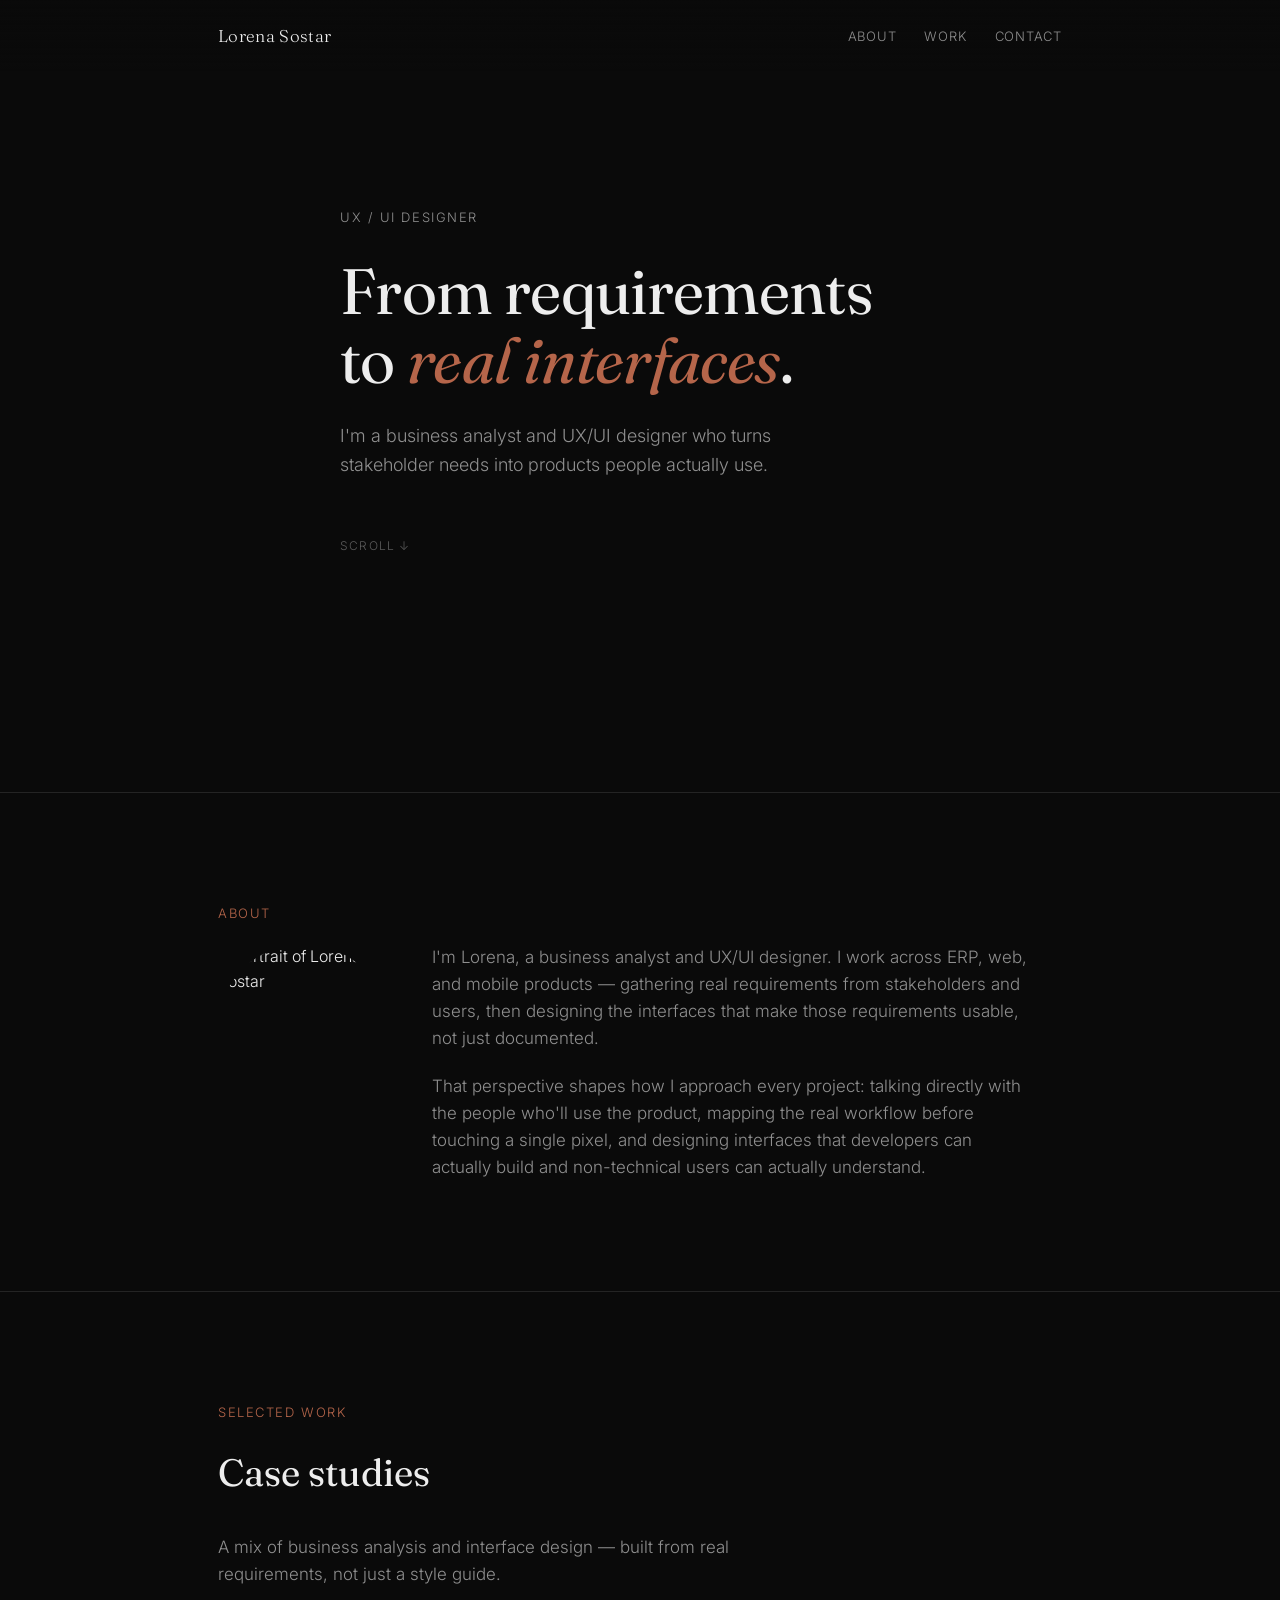
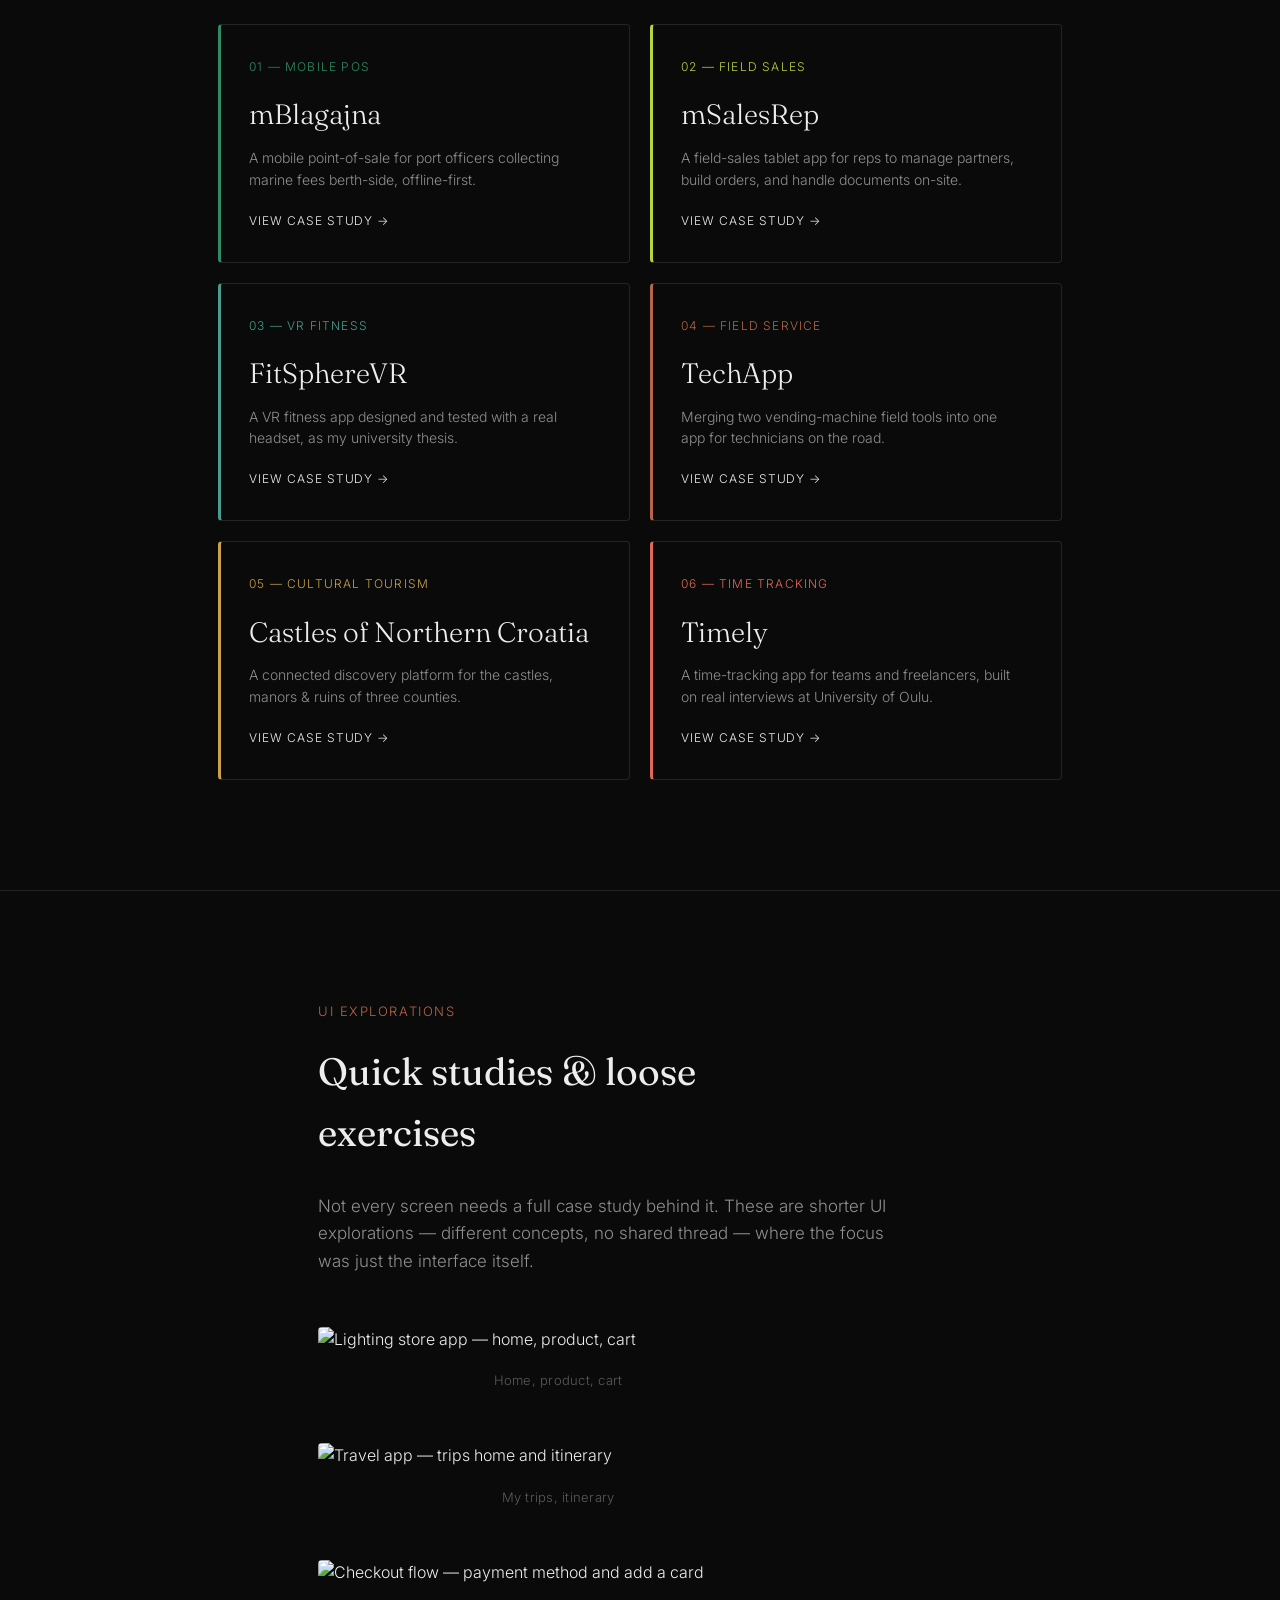
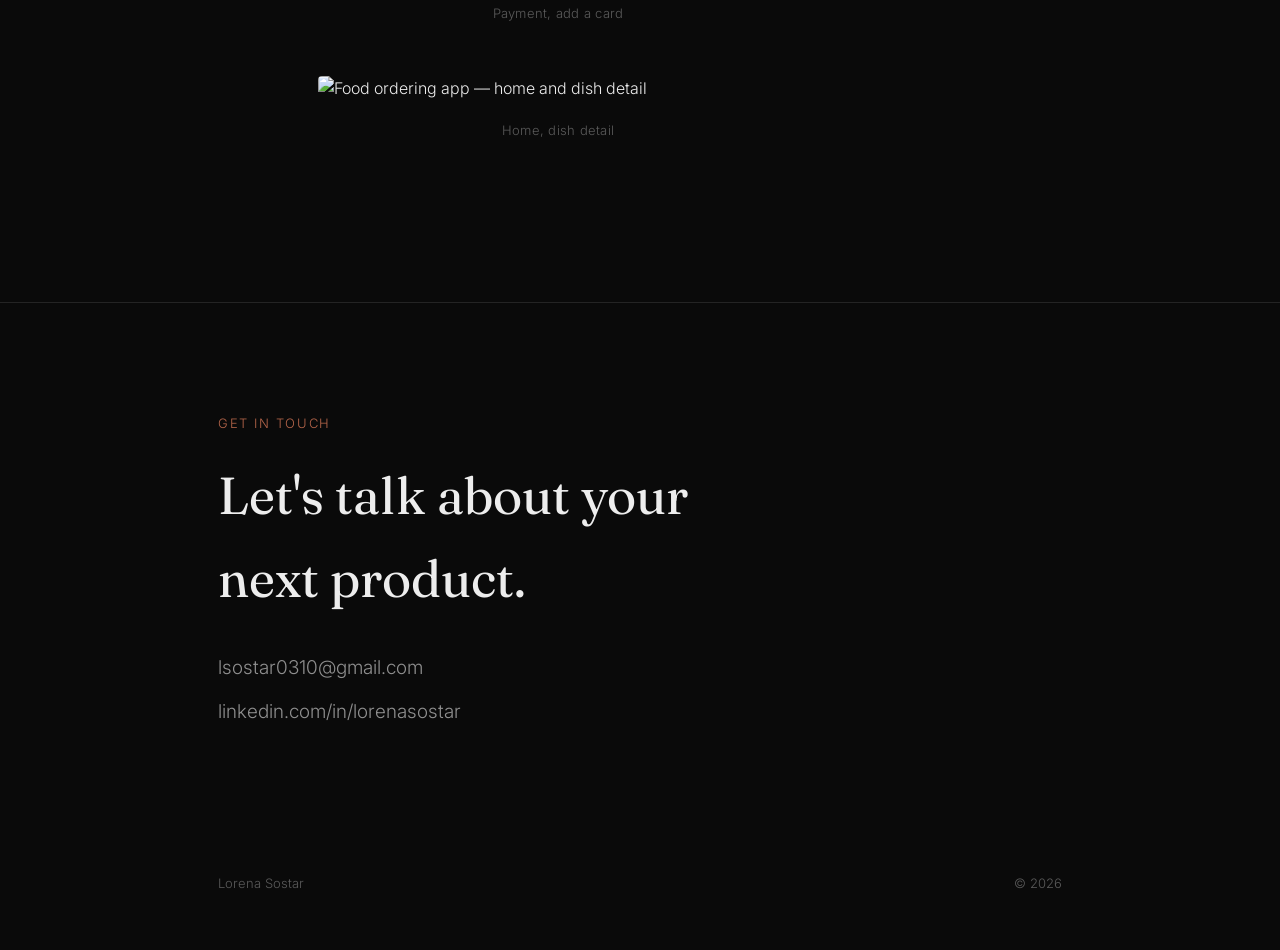
==== index.html @ 4d3362e4 "Add files via upload" ====
<!DOCTYPE html>
<html lang="en">
<head>
<meta charset="UTF-8">
<meta name="viewport" content="width=device-width, initial-scale=1.0">
<title>Lorena Sostar — UX/UI Designer</title>
<link rel="stylesheet" href="style.css">
</head>
<body>

<header>
  <div class="wrap">
    <div class="logo"><a href="index.html">Lorena Sostar</a></div>
    <nav>
      <ul>
        <li><a href="index.html#about">About</a></li>
        <li><a href="index.html#work">Work</a></li>
        <li><a href="index.html#contact">Contact</a></li>
      </ul>
    </nav>
  </div>
</header>

<main>

  <section class="hero" style="border-top:none;">
    <div class="wrap">
      <div class="eyebrow">UX / UI Designer</div>
      <h1>From requirements to <em>real interfaces</em>.</h1>
      <p class="sub">I'm a business analyst and UX/UI designer who turns stakeholder needs into products people actually use.</p>
      <div class="scroll-cue">Scroll ↓</div>
    </div>
  </section>

  <section id="about">
    <div class="wrap">
      <div class="section-label">About</div>
      <div class="about-grid">
        <div class="about-photo">
          <img src="images/lorena.png" alt="Portrait of Lorena Sostar">
        </div>
        <div>
          <p>I'm Lorena, a business analyst and UX/UI designer. I work across ERP, web, and mobile products — gathering real requirements from stakeholders and users, then designing the interfaces that make those requirements usable, not just documented.</p>
          <p>That perspective shapes how I approach every project: talking directly with the people who'll use the product, mapping the real workflow before touching a single pixel, and designing interfaces that developers can actually build and non-technical users can actually understand.</p>
        </div>
      </div>
    </div>
  </section>

  <section id="work">
    <div class="wrap">
      <div class="section-label">Selected Work</div>
      <h2 class="section-title">Case studies</h2>
      <p style="margin-bottom:36px;">A mix of business analysis and interface design — built from real requirements, not just a style guide.</p>

      <div class="project-grid">

        <a href="mblagajna.html" class="project-card" style="--card-accent:#2E8B63;">
          <div>
            <div class="card-num">01 — Mobile POS</div>
            <div class="card-title">mBlagajna</div>
            <div class="card-desc">A mobile point-of-sale for port officers collecting marine fees berth-side, offline-first.</div>
          </div>
          <div class="card-cta">View case study →</div>
        </a>

        <a href="msalesrep.html" class="project-card" style="--card-accent:#b7d33e;">
          <div>
            <div class="card-num">02 — Field Sales</div>
            <div class="card-title">mSalesRep</div>
            <div class="card-desc">A field-sales tablet app for reps to manage partners, build orders, and handle documents on-site.</div>
          </div>
          <div class="card-cta">View case study →</div>
        </a>

        <a href="fitsphere.html" class="project-card" style="--card-accent:#4a9c8e;">
          <div>
            <div class="card-num">03 — VR Fitness</div>
            <div class="card-title">FitSphereVR</div>
            <div class="card-desc">A VR fitness app designed and tested with a real headset, as my university thesis.</div>
          </div>
          <div class="card-cta">View case study →</div>
        </a>

        <a href="techapp.html" class="project-card" style="--card-accent:#b5654a;">
          <div>
            <div class="card-num">04 — Field Service</div>
            <div class="card-title">TechApp</div>
            <div class="card-desc">Merging two vending-machine field tools into one app for technicians on the road.</div>
          </div>
          <div class="card-cta">View case study →</div>
        </a>

        <a href="castles.html" class="project-card" style="--card-accent:#c9a24b;">
          <div>
            <div class="card-num">05 — Cultural Tourism</div>
            <div class="card-title">Castles of Northern Croatia</div>
            <div class="card-desc">A connected discovery platform for the castles, manors &amp; ruins of three counties.</div>
          </div>
          <div class="card-cta">View case study →</div>
        </a>

        <a href="timely.html" class="project-card" style="--card-accent:#e0685a;">
          <div>
            <div class="card-num">06 — Time Tracking</div>
            <div class="card-title">Timely</div>
            <div class="card-desc">A time-tracking app for teams and freelancers, built on real interviews at University of Oulu.</div>
          </div>
          <div class="card-cta">View case study →</div>
        </a>

      </div>
    </div>
  </section>

  <section id="explorations">
    <div class="wrap-narrow">
      <div class="section-label">UI Explorations</div>
      <h2 class="section-title">Quick studies &amp; loose exercises</h2>
      <p style="margin-bottom:10px;">Not every screen needs a full case study behind it. These are shorter UI explorations — different concepts, no shared thread — where the focus was just the interface itself.</p>

      <div class="shot">
        <img src="mockups/explorations/lighting.png" alt="Lighting store app — home, product, cart" onclick="openLightbox('mockups/explorations/lighting.png')">
        <p class="shot-caption">Home, product, cart</p>
      </div>
      <div class="shot">
        <img src="mockups/explorations/travel.png" alt="Travel app — trips home and itinerary" onclick="openLightbox('mockups/explorations/travel.png')">
        <p class="shot-caption">My trips, itinerary</p>
      </div>
      <div class="shot">
        <img src="mockups/explorations/checkout.png" alt="Checkout flow — payment method and add a card" onclick="openLightbox('mockups/explorations/checkout.png')">
        <p class="shot-caption">Payment, add a card</p>
      </div>
      <div class="shot">
        <img src="mockups/explorations/food.png" alt="Food ordering app — home and dish detail" onclick="openLightbox('mockups/explorations/food.png')">
        <p class="shot-caption">Home, dish detail</p>
      </div>
    </div>
  </section>

  <section class="contact" id="contact">
    <div class="wrap">
      <div class="section-label">Get in touch</div>
      <h2>Let's talk about your next product.</h2>
      <div class="contact-links">
        <a href="mailto:lsostar0310@gmail.com">lsostar0310@gmail.com</a>
        <a href="https://www.linkedin.com/in/lorenasostar/" target="_blank" rel="noopener">linkedin.com/in/lorenasostar</a>
      </div>
    </div>
  </section>

  <footer>
    <div class="wrap" style="display:flex;justify-content:space-between;width:100%;">
      <span>Lorena Sostar</span>
      <span>© 2026</span>
    </div>
  </footer>

</main>

<div class="lightbox" id="lightbox" onclick="closeLightbox()">
  <span class="lightbox-close">Close ✕</span>
  <img id="lightbox-img" src="" alt="Full screenshot">
</div>

<script src="script.js"></script>
</body>
</html>
---- style.css ----
@import url('https://fonts.googleapis.com/css2?family=Fraunces:opsz,wght@9..144,300;9..144,400;9..144,500&family=Inter:wght@300;400;500&display=swap');

:root{
  --bg:#0a0a0a;
  --text:#ededed;
  --text-muted:#8f8f8f;
  --text-faint:#5a5a5a;
  --accent:#b5654a;
  --line:#242424;
  --serif: 'Fraunces', serif;
  --sans: 'Inter', sans-serif;
}

*{margin:0;padding:0;box-sizing:border-box;}
html{scroll-behavior:smooth;}
body{
  background:var(--bg);
  color:var(--text);
  font-family:var(--sans);
  font-weight:300;
  line-height:1.6;
  -webkit-font-smoothing:antialiased;
}
a{color:var(--text);text-decoration:none;border-bottom:1px solid var(--text-faint);transition:border-color .25s ease, color .25s ease;}
a:hover{color:var(--accent);border-color:var(--accent);}
::selection{background:var(--accent);color:#0a0a0a;}

.wrap{max-width:900px;margin:0 auto;padding:0 28px;}
.wrap-narrow{max-width:700px;margin:0 auto;padding:0 28px;}

/* ---------- NAV ---------- */
header{
  position:fixed;top:0;left:0;right:0;z-index:100;
  background:linear-gradient(to bottom, rgba(10,10,10,.92), rgba(10,10,10,0));
  padding:22px 0;
}
header .wrap{display:flex;justify-content:space-between;align-items:center;}
.logo{font-family:var(--serif);font-size:17px;letter-spacing:.02em;}
.logo a{border:none;}
nav ul{display:flex;gap:28px;list-style:none;}
nav a{font-size:13px;letter-spacing:.06em;text-transform:uppercase;border:none;color:var(--text-muted);}
nav a:hover{color:var(--text);}

/* ---------- HERO ---------- */
.hero{min-height:88vh;display:flex;flex-direction:column;justify-content:center;padding-top:80px;}
.hero .eyebrow{font-size:13px;letter-spacing:.12em;text-transform:uppercase;color:var(--text-muted);margin-bottom:28px;}
.hero h1{font-family:var(--serif);font-weight:400;font-size:clamp(38px, 6.5vw, 64px);line-height:1.08;letter-spacing:-.01em;max-width:15ch;}
.hero h1 em{font-style:italic;color:var(--accent);}
.hero .sub{margin-top:28px;font-size:18px;color:var(--text-muted);max-width:46ch;font-weight:300;}
.hero .scroll-cue{margin-top:56px;font-size:12px;letter-spacing:.1em;text-transform:uppercase;color:var(--text-faint);}

/* ---------- SECTIONS ---------- */
section{padding:110px 0;border-top:1px solid var(--line);}
.section-label{font-size:13px;letter-spacing:.12em;text-transform:uppercase;color:var(--accent);margin-bottom:20px;}
h2.section-title{font-family:var(--serif);font-weight:400;font-size:clamp(26px, 4vw, 38px);margin-bottom:30px;max-width:20ch;}
p{font-size:17px;color:var(--text-muted);max-width:60ch;margin-bottom:20px;}
p:last-child{margin-bottom:0;}
p strong{color:var(--text);font-weight:500;}

/* ---------- ABOUT ---------- */
.about-grid{display:grid;grid-template-columns:170px 1fr;gap:44px;align-items:start;}
.about-photo{width:170px;height:170px;border-radius:50%;overflow:hidden;filter:grayscale(.15);}
.about-photo img{width:100%;height:100%;object-fit:cover;display:block;}

/* ---------- PROJECT GRID (index) — clean, typographic, no busy photos ---------- */
.project-grid{display:grid;grid-template-columns:1fr 1fr;gap:20px;margin-top:20px;}
.project-card{
  position:relative;
  border:1px solid var(--line);
  border-left:3px solid var(--card-accent, var(--accent));
  border-radius:4px;
  padding:32px 28px;
  min-height:220px;
  display:flex;
  flex-direction:column;
  justify-content:space-between;
  text-decoration:none;
  background:var(--bg-raised);
  transition:border-color .3s ease, transform .3s ease, background .3s ease;
}
.project-card:hover{transform:translateY(-3px); background:#141414;}
.project-card .card-num{font-size:12px;letter-spacing:.1em;text-transform:uppercase;color:var(--card-accent, var(--accent));margin-bottom:16px;}
.project-card .card-title{font-family:var(--serif);font-size:28px;color:var(--text);margin-bottom:10px;}
.project-card .card-desc{font-size:14px;color:var(--text-muted);max-width:38ch;line-height:1.55;}
.project-card .card-cta{margin-top:20px;font-size:12px;letter-spacing:.08em;text-transform:uppercase;color:var(--text);}
.project-card:hover .card-cta{color:var(--card-accent, var(--accent));}

.project-card.soon{opacity:.4;cursor:default;pointer-events:none;background:transparent;}

@media (max-width:640px){
  .project-grid{grid-template-columns:1fr;}
}

/* ---------- SHOT (single wide mockup composite, used in case studies) ---------- */
.shot{margin:52px 0;}
.shot img{
  width:100%;
  display:block;
  cursor:zoom-in;
  border-radius:4px;
}
.shot-caption{
  margin-top:18px;
  font-size:13px;
  letter-spacing:.02em;
  color:var(--text-faint);
  text-align:center;
  white-space:nowrap;
  overflow:hidden;
  text-overflow:ellipsis;
}
.shot.single-phone{
  max-width:380px;
  margin-left:auto;
  margin-right:auto;
}

/* ---------- CONTACT ---------- */
.contact h2{font-family:var(--serif);font-weight:400;font-size:clamp(32px,6vw,52px);max-width:16ch;margin-bottom:32px;}
.contact-links{display:flex;flex-direction:column;gap:14px;margin-top:32px;}
.contact-links a{font-size:19px;display:inline-block;width:fit-content;border:none;color:var(--text-muted);}
.contact-links a:hover{color:var(--accent);}

footer{padding:36px 0 56px;font-size:13px;color:var(--text-faint);display:flex;justify-content:space-between;}

/* =========================================================
   CASE STUDY PAGE
   ========================================================= */
.case-hero{padding:130px 0 60px;border-top:none;}
.back-link{
  display:inline-flex;align-items:center;gap:8px;
  font-size:13px;letter-spacing:.05em;text-transform:uppercase;
  color:var(--text-muted);border:none;margin-bottom:40px;
}
.back-link:hover{color:var(--accent);}
.case-eyebrow{font-size:13px;letter-spacing:.1em;text-transform:uppercase;color:var(--accent);margin-bottom:18px;}
.case-title{font-family:var(--serif);font-weight:400;font-size:clamp(34px,6vw,54px);line-height:1.05;margin-bottom:20px;}
.case-tagline{font-size:18px;color:var(--text-muted);max-width:56ch;}

.case-meta{
  display:grid;grid-template-columns:repeat(3,1fr);gap:24px;
  margin:48px 0 0;padding:26px 0;
  border-top:1px solid var(--line);border-bottom:1px solid var(--line);
}
.meta-item .meta-label{font-size:12px;letter-spacing:.08em;text-transform:uppercase;color:var(--text-faint);margin-bottom:8px;}
.meta-item .meta-value{font-size:15px;color:var(--text);}

.case-block{padding:56px 0 0;}
.case-block h3, .final-thoughts h3{font-family:var(--serif);font-weight:400;font-size:22px;margin-bottom:16px;color:var(--text);}
.case-block ul{list-style:none;max-width:60ch;}
.case-block ul li{font-size:17px;color:var(--text-muted);padding-left:20px;position:relative;margin-bottom:12px;}
.case-block ul li::before{content:"—";position:absolute;left:0;color:var(--accent);}

/* ---------- CROP MOSAIC GALLERY (real pre-cropped images) ---------- */
.mosaic-label{
  font-size:12px;letter-spacing:.1em;text-transform:uppercase;color:var(--text-faint);
  margin:64px 0 18px;
}
.mosaic{
  display:grid;
  grid-template-columns:repeat(6, 1fr);
  grid-auto-rows:100px;
  grid-auto-flow:dense;
  gap:12px;
}
.crop{
  border:1px solid var(--line);
  border-radius:5px;
  cursor:pointer;
  position:relative;
  overflow:hidden;
  transition:transform .3s ease, border-color .3s ease;
  background:#111;
}
.crop img{
  width:100%;height:100%;
  object-fit:cover;
  display:block;
  transition:transform .4s ease;
}
.crop:hover{transform:translateY(-4px);border-color:var(--accent);}
.crop:hover img{transform:scale(1.03);}
.crop-tag{
  position:absolute;bottom:8px;left:10px;z-index:2;
  font-size:11px;letter-spacing:.04em;color:#fff;
  background:rgba(0,0,0,.6);padding:3px 8px;border-radius:3px;
  opacity:0;transition:opacity .25s ease;
  pointer-events:none;
}
.crop:hover .crop-tag{opacity:1;}

.c-1x1{grid-column:span 2;grid-row:span 2;}
.c-2x1{grid-column:span 3;grid-row:span 2;}
.c-1x2{grid-column:span 2;grid-row:span 3;}
.c-2x2{grid-column:span 4;grid-row:span 3;}
.c-3x1{grid-column:span 6;grid-row:span 2;}
.c-1sm{grid-column:span 2;grid-row:span 1;}

/* ---------- PHONE FLATLAY (TechApp mobile screens, shown whole) ---------- */
.flatlay{
  display:flex;
  flex-wrap:wrap;
  align-items:flex-start;
  gap:28px 22px;
  padding:10px 0 30px;
}
.phone{
  border-radius:14px;
  border:1px solid var(--line);
  overflow:hidden;
  box-shadow:0 14px 34px rgba(0,0,0,.45);
  cursor:pointer;
  position:relative;
  transition:transform .3s ease, box-shadow .3s ease;
  flex-shrink:0;
}
.phone img{width:100%;display:block;}
.phone:hover{transform:translateY(-6px) rotate(0deg) !important;box-shadow:0 20px 40px rgba(0,0,0,.55);}
.phone .crop-tag{
  position:absolute;bottom:8px;left:8px;right:8px;z-index:2;
  font-size:11px;letter-spacing:.03em;color:#fff;
  background:rgba(0,0,0,.6);padding:3px 8px;border-radius:3px;
  opacity:0;transition:opacity .25s ease;
  text-align:center;
}
.phone:hover .crop-tag{opacity:1;}
.phone.lg{width:150px;}
.phone.md{width:120px;}
.phone.sm{width:98px;}
.phone.r1{transform:rotate(-2deg);margin-top:14px;}
.phone.r2{transform:rotate(1.5deg);}
.phone.r3{transform:rotate(-1deg);margin-top:26px;}
.phone.r4{transform:rotate(2deg);margin-top:6px;}

@media (max-width:700px){
  .mosaic{grid-template-columns:repeat(2,1fr);grid-auto-rows:140px;}
  .c-1x1,.c-2x1,.c-1x2,.c-2x2,.c-3x1,.c-1sm{grid-column:span 2;grid-row:span 2;}
  .flatlay{gap:16px;}
  .phone.lg{width:110px;}
  .phone.md{width:95px;}
  .phone.sm{width:80px;}
}

/* ---------- UNIFORM GRID (no gaps, consistent sizing) ---------- */
.ugrid{
  display:grid;
  grid-template-columns:repeat(3, 1fr);
  gap:16px;
  margin:10px 0 30px;
}
.ugrid.cols-2{grid-template-columns:repeat(2, 1fr);}
.ucard{
  border:1px solid var(--line);
  border-radius:6px;
  overflow:hidden;
  cursor:pointer;
  background:#111;
  transition:transform .25s ease, border-color .25s ease;
}
.ucard:hover{transform:translateY(-4px);border-color:var(--accent);}
.ucard .uimg-wrap{
  width:100%;
  aspect-ratio:4/3;
  overflow:hidden;
}
.ucard.tall .uimg-wrap{aspect-ratio:9/16;}
.ucard img{width:100%;height:100%;object-fit:cover;object-position:top;display:block;transition:transform .4s ease;}
.ucard:hover img{transform:scale(1.03);}
.ucard .ucaption{
  padding:12px 14px;
  font-size:13px;
  color:var(--text-muted);
  border-top:1px solid var(--line);
}
@media (max-width:700px){
  .ugrid{grid-template-columns:repeat(2,1fr);}
}

/* ---------- LIGHTBOX ---------- */
.lightbox{
  position:fixed;inset:0;z-index:1000;
  background:rgba(10,10,10,.95);
  display:none;
  align-items:center;justify-content:center;
  padding:40px;
  cursor:zoom-out;
}
.lightbox.active{display:flex;}
.lightbox img{max-width:100%;max-height:100%;border-radius:4px;box-shadow:0 20px 60px rgba(0,0,0,.6);}
.lightbox-close{
  position:absolute;top:24px;right:32px;
  font-size:14px;letter-spacing:.08em;text-transform:uppercase;
  color:var(--text-muted);border:none;
}

@media (max-width:640px){
  .about-grid{grid-template-columns:1fr;}
  .about-photo{width:110px;height:110px;}
  .case-meta{grid-template-columns:1fr;gap:16px;}
  nav ul{gap:16px;}
  nav a{font-size:11px;}
}
@media (prefers-reduced-motion: reduce){
  html{scroll-behavior:auto;}
  *{transition:none !important;}
}
:focus-visible{outline:2px solid var(--accent);outline-offset:3px;}

/* ---------- HOW MIGHT WE callout ---------- */
.hmw{
  margin:64px 0;
  padding:48px 40px;
  border-top:1px solid var(--line);
  border-bottom:1px solid var(--line);
  text-align:center;
}
.hmw-eyebrow{
  font-size:12px;letter-spacing:.14em;text-transform:uppercase;
  color:var(--accent);margin-bottom:18px;
}
.hmw-question{
  font-family:var(--serif);
  font-style:italic;
  font-weight:400;
  font-size:clamp(22px, 3.2vw, 32px);
  line-height:1.4;
  max-width:34ch;
  margin:0 auto;
  color:var(--text);
}

/* ---------- STAT / QUOTE callout ---------- */
.stat-callout{
  margin:56px 0;
  padding:40px 0;
  text-align:center;
}
.stat-number{
  font-family:var(--serif);
  font-size:clamp(48px, 8vw, 84px);
  color:var(--accent);
  line-height:1;
  margin-bottom:16px;
}
.stat-desc{
  font-size:16px;
  color:var(--text-muted);
  max-width:44ch;
  margin:0 auto;
}
.stat-cite{
  font-size:12px;
  color:var(--text-faint);
  margin-top:10px;
  letter-spacing:.03em;
}
.pull-quote{
  font-family:var(--serif);
  font-style:italic;
  font-size:clamp(20px,2.8vw,26px);
  line-height:1.5;
  color:var(--text);
  max-width:40ch;
  margin:0 auto;
  text-align:center;
}
.pull-quote-cite{
  display:block;
  margin-top:14px;
  font-family:var(--sans);
  font-style:normal;
  font-size:12px;
  letter-spacing:.06em;
  text-transform:uppercase;
  color:var(--text-faint);
}

/* ---------- BEFORE / AFTER testing comparison ---------- */
.iteration{margin:44px 0;padding:28px 0;border-top:1px solid var(--line);}
.iteration-num{
  font-size:12px;letter-spacing:.1em;text-transform:uppercase;
  color:var(--accent);margin-bottom:10px;
}
.iteration-title{
  font-family:var(--serif);font-size:20px;color:var(--text);margin-bottom:14px;
}
.iteration-feedback{
  font-size:15px;color:var(--text-muted);margin-bottom:22px;
}
.iteration-feedback strong{color:var(--text);font-weight:500;}
.before-after{
  display:grid;
  grid-template-columns:1fr 1fr;
  gap:24px;
}
.ba-panel{
  border:1px solid var(--line);
  border-radius:6px;
  padding:20px 22px;
}
.ba-panel.after-panel{border-color:rgba(181,101,74,.4);}
.ba-label{
  font-size:11px;letter-spacing:.1em;text-transform:uppercase;
  color:var(--text-faint);margin-bottom:10px;
}
.ba-panel.after-panel .ba-label{color:var(--accent);}
.ba-text{font-size:15px;color:var(--text-muted);line-height:1.6;}
@media (max-width:640px){
  .before-after{grid-template-columns:1fr;}
}

/* ---------- FINAL THOUGHTS ---------- */
.final-thoughts{margin-top:64px;padding-top:56px;border-top:1px solid var(--line);}
.ft-grid{
  display:grid;
  grid-template-columns:1fr 1fr;
  gap:40px;
  margin-top:32px;
}
.ft-block h4{
  font-family:var(--serif);font-weight:400;font-size:18px;
  color:var(--accent);margin-bottom:12px;
}
.ft-block p{font-size:15px;}
@media (max-width:640px){
  .ft-grid{grid-template-columns:1fr;}
}

/* ---------- COLOR SWATCHES (design system) ---------- */
.swatches{
  display:flex;
  flex-wrap:wrap;
  gap:20px;
  margin:32px 0;
}
.swatch{width:110px;}
.swatch-color{
  width:100%;
  height:70px;
  border-radius:6px;
  border:1px solid var(--line);
  margin-bottom:10px;
}
.swatch-name{font-size:13px;color:var(--text);margin-bottom:2px;}
.swatch-hex{font-size:12px;color:var(--text-faint);font-family:monospace;}

/* ---------- PROCESS STEPS ---------- */
.process-step{
  display:grid;
  grid-template-columns:44px 1fr;
  gap:20px;
  margin-bottom:32px;
}
.process-num{
  font-family:var(--serif);
  font-size:22px;
  color:var(--accent);
}
.process-body h4{
  font-family:var(--serif);
  font-weight:400;
  font-size:18px;
  color:var(--text);
  margin-bottom:8px;
}
.process-body p{font-size:15px;}
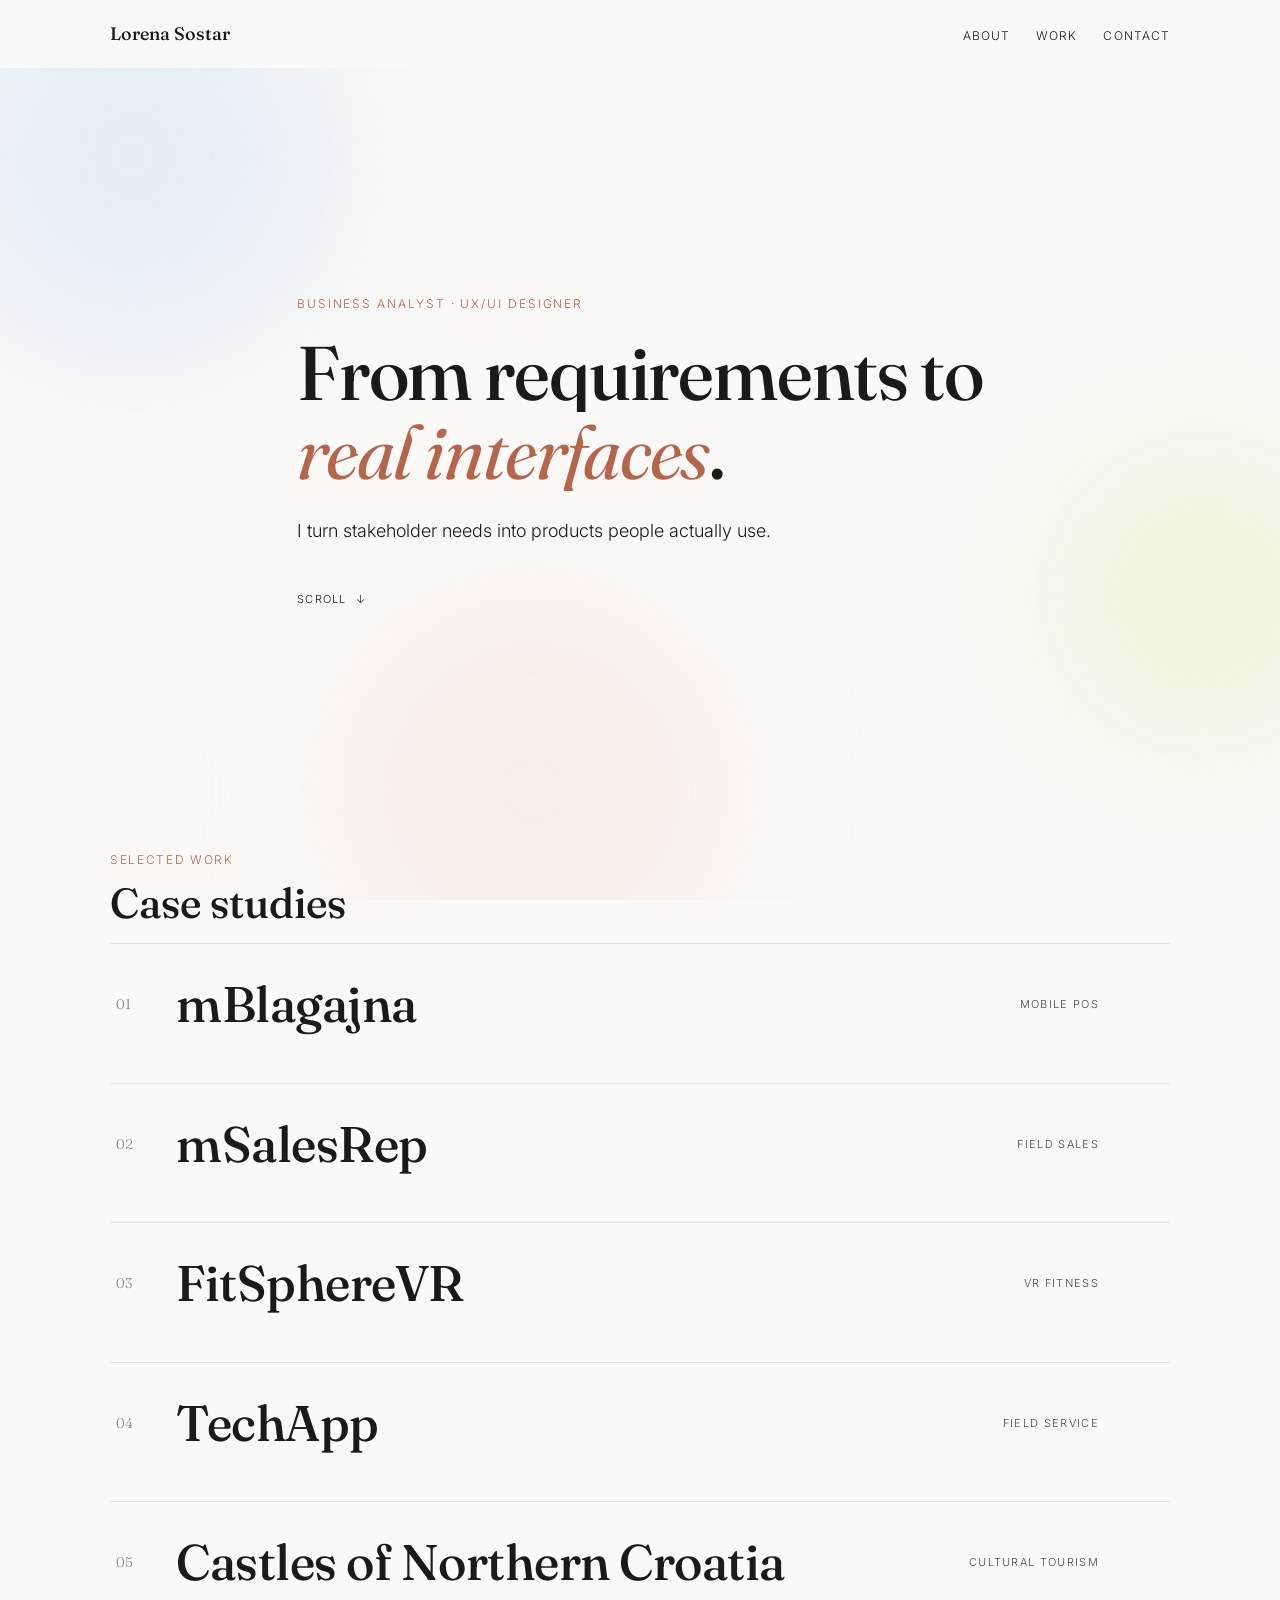
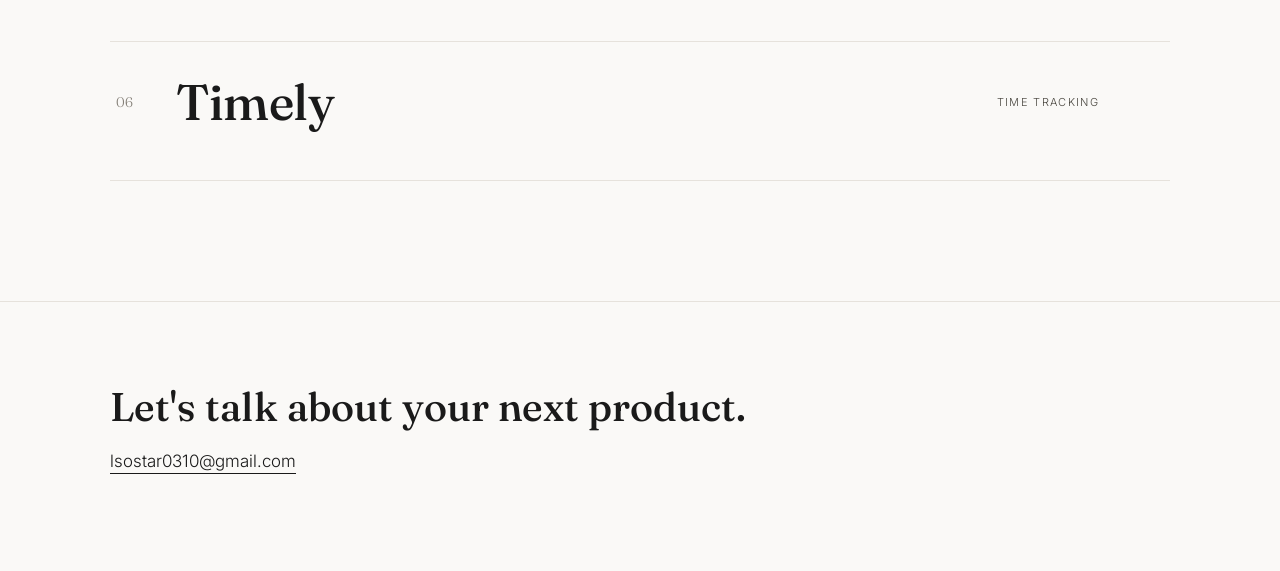
==== commit 41a3b412: "Add files via upload" ====
--- a/index.html
+++ b/index.html
@@ -2,167 +2,159 @@
 <html lang="en">
 <head>
 <meta charset="UTF-8">
-<meta name="viewport" content="width=device-width, initial-scale=1.0">
-<title>Lorena Sostar — UX/UI Designer</title>
-<link rel="stylesheet" href="style.css">
+<style>
+  @import url('https://fonts.googleapis.com/css2?family=Fraunces:opsz,wght@9..144,300;9..144,400;9..144,500;9..144,600&family=Inter:wght@300;400;500&display=swap');
+  :root{
+    --bg:#faf9f7; --text:#1a1a1a; --text-muted:#59564f; --text-faint:#847f77;
+    --line:#e6e2dc; --serif:'Fraunces',serif; --sans:'Inter',sans-serif; --accent:#b5654a;
+  }
+  *{box-sizing:border-box;margin:0;padding:0;}
+  body{
+    background:var(--bg); color:var(--text); font-family:var(--sans); font-weight:300;
+    overflow-x:hidden;
+    transition:background-color .85s cubic-bezier(.16,1,.3,1), color .85s cubic-bezier(.16,1,.3,1);
+  }
+  body.tinted{color:#fff;}
+  body.tinted .muted, body.tinted .ct, body.tinted .n{color:rgba(255,255,255,.7)!important;}
+  body.tinted .line{border-color:rgba(255,255,255,.22)!important;}
+  body.tinted .logo, body.tinted nav a{color:#fff;}
+  a{color:inherit;text-decoration:none;}
+  .wrap{max-width:1140px; margin:0 auto; padding:0 40px;}
+
+
+  /* floating blobs — always moving */
+  .blobs{position:fixed; inset:0; z-index:0; pointer-events:none; overflow:hidden;}
+  .blob{position:absolute; border-radius:50%; filter:blur(70px); opacity:.5; transition:background 1s ease;}
+  .bl1{width:420px;height:420px; background:#cfe3f5; top:-6%; left:-6%;  animation:f1 19s ease-in-out infinite;}
+  .bl2{width:360px;height:360px; background:#e9f0cc; top:46%; right:-8%; animation:f2 23s ease-in-out infinite;}
+  .bl3{width:400px;height:400px; background:#f6e2d6; bottom:-10%; left:26%; animation:f3 27s ease-in-out infinite;}
+  @keyframes f1{0%,100%{transform:translate(0,0) scale(1);}50%{transform:translate(140px,90px) scale(1.18);}}
+  @keyframes f2{0%,100%{transform:translate(0,0) scale(1);}50%{transform:translate(-120px,-70px) scale(1.12);}}
+  @keyframes f3{0%,100%{transform:translate(0,0) scale(1);}50%{transform:translate(90px,-110px) scale(1.15);}}
+
+  main{position:relative; z-index:2;}
+  header{position:fixed;top:0;left:0;right:0;z-index:70;padding:22px 0;
+    background:rgba(250,249,247,.82); backdrop-filter:blur(14px); -webkit-backdrop-filter:blur(14px);
+    border-bottom:1px solid transparent; transition:border-color .35s ease, background .35s ease;}
+  header.on{border-color:var(--line); background:rgba(250,249,247,.92);}
+  header .wrap{display:flex;justify-content:space-between;align-items:center;}
+  .logo{font-family:var(--serif);font-size:18px;font-weight:500; transition:color .8s;}
+  nav ul{display:flex;gap:26px;list-style:none;}
+  nav a{font-size:12px;letter-spacing:.09em;text-transform:uppercase; display:inline-block; transition:color .8s;}
+
+  .hero{min-height:88vh;display:flex;flex-direction:column;justify-content:center;padding-top:110px;}
+  .hero .eyebrow{font-size:12px;letter-spacing:.16em;text-transform:uppercase;color:var(--accent);margin-bottom:22px;}
+  .hero h1{font-family:var(--serif);font-weight:500;font-size:clamp(42px,6vw,76px);line-height:1.04;letter-spacing:-.015em;max-width:15ch;}
+  .hero h1{overflow:hidden;}
+  .hero h1 .ln{display:block; overflow:hidden;}
+  .hero h1 .ln > span{display:block; transform:translateY(105%); animation:lineUp 1.1s cubic-bezier(.16,1,.3,1) forwards;}
+  @keyframes lineUp{to{transform:translateY(0);}}
+  .hero h1 em{font-style:italic;color:var(--accent);font-weight:400;}
+  .hero .sub{margin-top:26px;font-size:18px;max-width:46ch;line-height:1.6;}
+  .scrollhint{margin-top:46px;font-size:11px;letter-spacing:.12em;text-transform:uppercase;display:flex;gap:9px;align-items:center;}
+  .scrollhint i{font-style:normal; animation:down 1.6s ease-in-out infinite;}
+  @keyframes down{0%,100%{transform:translateY(0);}50%{transform:translateY(8px);}}
+
+  /* work list — no images, big type, page reacts */
+  .work{padding:60px 0 120px;}
+  .wh{margin-bottom:14px;}
+  .wh .t{font-size:12px;letter-spacing:.14em;text-transform:uppercase;color:var(--accent);margin-bottom:10px;}
+  .wh h2{font-family:var(--serif);font-weight:500;font-size:clamp(28px,3.6vw,42px);}
+
+  .row{
+    display:flex; align-items:center; gap:26px; padding:34px 6px 52px;
+    border-bottom:1px solid var(--line); position:relative;
+    transition:padding-left .55s cubic-bezier(.16,1,.3,1), border-color .8s;
+  }
+  .row:first-of-type{border-top:1px solid var(--line);}
+  .row::before{content:""; position:absolute; left:-24px; right:-24px; top:0; bottom:0; background:var(--c); opacity:0; transform:scaleX(.4); transform-origin:left center; border-radius:6px; transition:opacity .5s cubic-bezier(.16,1,.3,1), transform .6s cubic-bezier(.16,1,.3,1); z-index:-1;}
+  .row:hover::before{opacity:.1; transform:scaleX(1);}
+  .row:hover{padding-left:12px;}
+  .row:hover .nm{color:var(--c);}
+  .row .nm{transition:color .4s ease;}
+  .row .n{font-family:var(--serif); font-size:14px; color:var(--text-faint); width:34px; flex-shrink:0; transition:color .8s;}
+  .row .nm{font-family:var(--serif); font-weight:500; font-size:clamp(26px,4vw,50px); line-height:1.05; letter-spacing:-.01em;}
+  .row .ct{margin-left:auto; font-size:11px; letter-spacing:.12em; text-transform:uppercase; color:#4a4740; flex-shrink:0; transition:color .8s, transform .5s cubic-bezier(.16,1,.3,1);}
+  .row:hover .ct{transform:translateX(-12px);}
+  .row .ar{margin-left:18px; font-size:22px; opacity:0; transform:translateX(-14px); transition:opacity .45s, transform .45s cubic-bezier(.16,1,.3,1); flex-shrink:0;}
+  .row:hover .ar{opacity:1; transform:translateX(0);}
+  .row .ds{
+    position:absolute; left:60px; bottom:14px; font-size:13px; opacity:0;
+    transform:translateY(8px); transition:opacity .5s, transform .5s cubic-bezier(.16,1,.3,1);
+    max-width:60ch; pointer-events:none;
+  }
+  .row:hover .ds{opacity:.8; transform:translateY(0);}
+
+  .foot{padding:80px 0 100px; border-top:1px solid var(--line); transition:border-color .8s;}
+  .foot h3{font-family:var(--serif); font-weight:500; font-size:clamp(26px,3.4vw,40px); margin-bottom:20px;}
+  .foot a{font-size:17px; border-bottom:1px solid currentColor; padding-bottom:2px;}
+</style>
 </head>
 <body>
 
-<header>
-  <div class="wrap">
-    <div class="logo"><a href="index.html">Lorena Sostar</a></div>
-    <nav>
-      <ul>
-        <li><a href="index.html#about">About</a></li>
-        <li><a href="index.html#work">Work</a></li>
-        <li><a href="index.html#contact">Contact</a></li>
-      </ul>
-    </nav>
+  <div class="blobs">
+    <span class="blob bl1"></span><span class="blob bl2"></span><span class="blob bl3"></span>
   </div>
-</header>
 
-<main>
+  <header><div class="wrap">
+    <div class="logo">Lorena Sostar</div>
+    <nav><ul><li><a href="#about" class="hoverable">About</a></li><li><a href="#work" class="hoverable">Work</a></li><li><a href="#contact" class="hoverable">Contact</a></li></ul></nav>
+  </div></header>
 
-  <section class="hero" style="border-top:none;">
-    <div class="wrap">
-      <div class="eyebrow">UX / UI Designer</div>
-      <h1>From requirements to <em>real interfaces</em>.</h1>
-      <p class="sub">I'm a business analyst and UX/UI designer who turns stakeholder needs into products people actually use.</p>
-      <div class="scroll-cue">Scroll ↓</div>
-    </div>
-  </section>
+  <main>
+    <section class="hero" id="about"><div class="wrap">
+      <div class="eyebrow">Business Analyst · UX/UI Designer</div>
+      <h1 id="ht"><span class="ln"><span>From requirements to</span></span><span class="ln"><span><em>real interfaces</em>.</span></span></h1>
+      <p class="sub muted">I turn stakeholder needs into products people actually use.</p>
+      <div class="scrollhint muted">Scroll <i>↓</i></div>
+    </div></section>
 
-  <section id="about">
-    <div class="wrap">
-      <div class="section-label">About</div>
-      <div class="about-grid">
-        <div class="about-photo">
-          <img src="images/lorena.png" alt="Portrait of Lorena Sostar">
-        </div>
-        <div>
-          <p>I'm Lorena, a business analyst and UX/UI designer. I work across ERP, web, and mobile products — gathering real requirements from stakeholders and users, then designing the interfaces that make those requirements usable, not just documented.</p>
-          <p>That perspective shapes how I approach every project: talking directly with the people who'll use the product, mapping the real workflow before touching a single pixel, and designing interfaces that developers can actually build and non-technical users can actually understand.</p>
-        </div>
-      </div>
-    </div>
-  </section>
+    <section class="work" id="work"><div class="wrap">
+      <div class="wh"><div class="t">Selected Work</div><h2>Case studies</h2></div>
 
-  <section id="work">
-    <div class="wrap">
-      <div class="section-label">Selected Work</div>
-      <h2 class="section-title">Case studies</h2>
-      <p style="margin-bottom:36px;">A mix of business analysis and interface design — built from real requirements, not just a style guide.</p>
+      <a href="mblagajna.html" class="row line hoverable" data-tint="#1c4f7c" style="--c:#2e7bbf;">
+        <span class="n">01</span><span class="nm">mBlagajna</span>
+        <span class="ct">Mobile POS</span><span class="ar">→</span>
+        <span class="ds">A mobile point-of-sale for port officers collecting marine fees berth-side.</span>
+      </a>
+      <a href="msalesrep.html" class="row line hoverable" data-tint="#4d5c18" style="--c:#7d9421;">
+        <span class="n">02</span><span class="nm">mSalesRep</span>
+        <span class="ct">Field Sales</span><span class="ar">→</span>
+        <span class="ds">A field-sales tablet app for reps to browse partners, build orders and manage documents.</span>
+      </a>
+      <a href="fitsphere.html" class="row line hoverable" data-tint="#1f4f47" style="--c:#3c8074;">
+        <span class="n">03</span><span class="nm">FitSphereVR</span>
+        <span class="ct">VR Fitness</span><span class="ar">→</span>
+        <span class="ds">A VR fitness app designed and tested with a real headset, as my university thesis.</span>
+      </a>
+      <a href="techapp.html" class="row line hoverable" data-tint="#6e3624" style="--c:#b5654a;">
+        <span class="n">04</span><span class="nm">TechApp</span>
+        <span class="ct">Field Service</span><span class="ar">→</span>
+        <span class="ds">Merging two vending-machine field tools into one app for technicians on the road.</span>
+      </a>
+      <a href="castles.html" class="row line hoverable" data-tint="#6b5314" style="--c:#a8842f;">
+        <span class="n">05</span><span class="nm">Castles of Northern Croatia</span>
+        <span class="ct">Cultural Tourism</span><span class="ar">→</span>
+        <span class="ds">A discovery platform for the castles, manors and ruins of three Croatian counties.</span>
+      </a>
+      <a href="timely.html" class="row line hoverable" data-tint="#7a2f24" style="--c:#c2503f;">
+        <span class="n">06</span><span class="nm">Timely</span>
+        <span class="ct">Time Tracking</span><span class="ar">→</span>
+        <span class="ds">A time-tracking app for teams and freelancers, grounded in real user interviews.</span>
+      </a>
+    </div></section>
 
-      <div class="project-grid">
+    <section class="foot line" id="contact"><div class="wrap">
+      <h3>Let's talk about your next product.</h3>
+      <a href="mailto:lsostar0310@gmail.com" class="hoverable">lsostar0310@gmail.com</a>
+    </div></section>
+  </main>
 
-        <a href="mblagajna.html" class="project-card" style="--card-accent:#2E8B63;">
-          <div>
-            <div class="card-num">01 — Mobile POS</div>
-            <div class="card-title">mBlagajna</div>
-            <div class="card-desc">A mobile point-of-sale for port officers collecting marine fees berth-side, offline-first.</div>
-          </div>
-          <div class="card-cta">View case study →</div>
-        </a>
+<script>
+document.querySelectorAll('.hero h1 .ln > span').forEach((s,i)=>{ s.style.animationDelay=(i*0.14)+'s'; });
 
-        <a href="msalesrep.html" class="project-card" style="--card-accent:#b7d33e;">
-          <div>
-            <div class="card-num">02 — Field Sales</div>
-            <div class="card-title">mSalesRep</div>
-            <div class="card-desc">A field-sales tablet app for reps to manage partners, build orders, and handle documents on-site.</div>
-          </div>
-          <div class="card-cta">View case study →</div>
-        </a>
-
-        <a href="fitsphere.html" class="project-card" style="--card-accent:#4a9c8e;">
-          <div>
-            <div class="card-num">03 — VR Fitness</div>
-            <div class="card-title">FitSphereVR</div>
-            <div class="card-desc">A VR fitness app designed and tested with a real headset, as my university thesis.</div>
-          </div>
-          <div class="card-cta">View case study →</div>
-        </a>
-
-        <a href="techapp.html" class="project-card" style="--card-accent:#b5654a;">
-          <div>
-            <div class="card-num">04 — Field Service</div>
-            <div class="card-title">TechApp</div>
-            <div class="card-desc">Merging two vending-machine field tools into one app for technicians on the road.</div>
-          </div>
-          <div class="card-cta">View case study →</div>
-        </a>
-
-        <a href="castles.html" class="project-card" style="--card-accent:#c9a24b;">
-          <div>
-            <div class="card-num">05 — Cultural Tourism</div>
-            <div class="card-title">Castles of Northern Croatia</div>
-            <div class="card-desc">A connected discovery platform for the castles, manors &amp; ruins of three counties.</div>
-          </div>
-          <div class="card-cta">View case study →</div>
-        </a>
-
-        <a href="timely.html" class="project-card" style="--card-accent:#e0685a;">
-          <div>
-            <div class="card-num">06 — Time Tracking</div>
-            <div class="card-title">Timely</div>
-            <div class="card-desc">A time-tracking app for teams and freelancers, built on real interviews at University of Oulu.</div>
-          </div>
-          <div class="card-cta">View case study →</div>
-        </a>
-
-      </div>
-    </div>
-  </section>
-
-  <section id="explorations">
-    <div class="wrap-narrow">
-      <div class="section-label">UI Explorations</div>
-      <h2 class="section-title">Quick studies &amp; loose exercises</h2>
-      <p style="margin-bottom:10px;">Not every screen needs a full case study behind it. These are shorter UI explorations — different concepts, no shared thread — where the focus was just the interface itself.</p>
-
-      <div class="shot">
-        <img src="mockups/explorations/lighting.png" alt="Lighting store app — home, product, cart" onclick="openLightbox('mockups/explorations/lighting.png')">
-        <p class="shot-caption">Home, product, cart</p>
-      </div>
-      <div class="shot">
-        <img src="mockups/explorations/travel.png" alt="Travel app — trips home and itinerary" onclick="openLightbox('mockups/explorations/travel.png')">
-        <p class="shot-caption">My trips, itinerary</p>
-      </div>
-      <div class="shot">
-        <img src="mockups/explorations/checkout.png" alt="Checkout flow — payment method and add a card" onclick="openLightbox('mockups/explorations/checkout.png')">
-        <p class="shot-caption">Payment, add a card</p>
-      </div>
-      <div class="shot">
-        <img src="mockups/explorations/food.png" alt="Food ordering app — home and dish detail" onclick="openLightbox('mockups/explorations/food.png')">
-        <p class="shot-caption">Home, dish detail</p>
-      </div>
-    </div>
-  </section>
-
-  <section class="contact" id="contact">
-    <div class="wrap">
-      <div class="section-label">Get in touch</div>
-      <h2>Let's talk about your next product.</h2>
-      <div class="contact-links">
-        <a href="mailto:lsostar0310@gmail.com">lsostar0310@gmail.com</a>
-        <a href="https://www.linkedin.com/in/lorenasostar/" target="_blank" rel="noopener">linkedin.com/in/lorenasostar</a>
-      </div>
-    </div>
-  </section>
-
-  <footer>
-    <div class="wrap" style="display:flex;justify-content:space-between;width:100%;">
-      <span>Lorena Sostar</span>
-      <span>© 2026</span>
-    </div>
-  </footer>
-
-</main>
-
-<div class="lightbox" id="lightbox" onclick="closeLightbox()">
-  <span class="lightbox-close">Close ✕</span>
-  <img id="lightbox-img" src="" alt="Full screenshot">
-</div>
-
-<script src="script.js"></script>
+const hdr=document.querySelector('header');
+addEventListener('scroll',()=>hdr.classList.toggle('on', scrollY>18));
+</script>
 </body>
 </html>
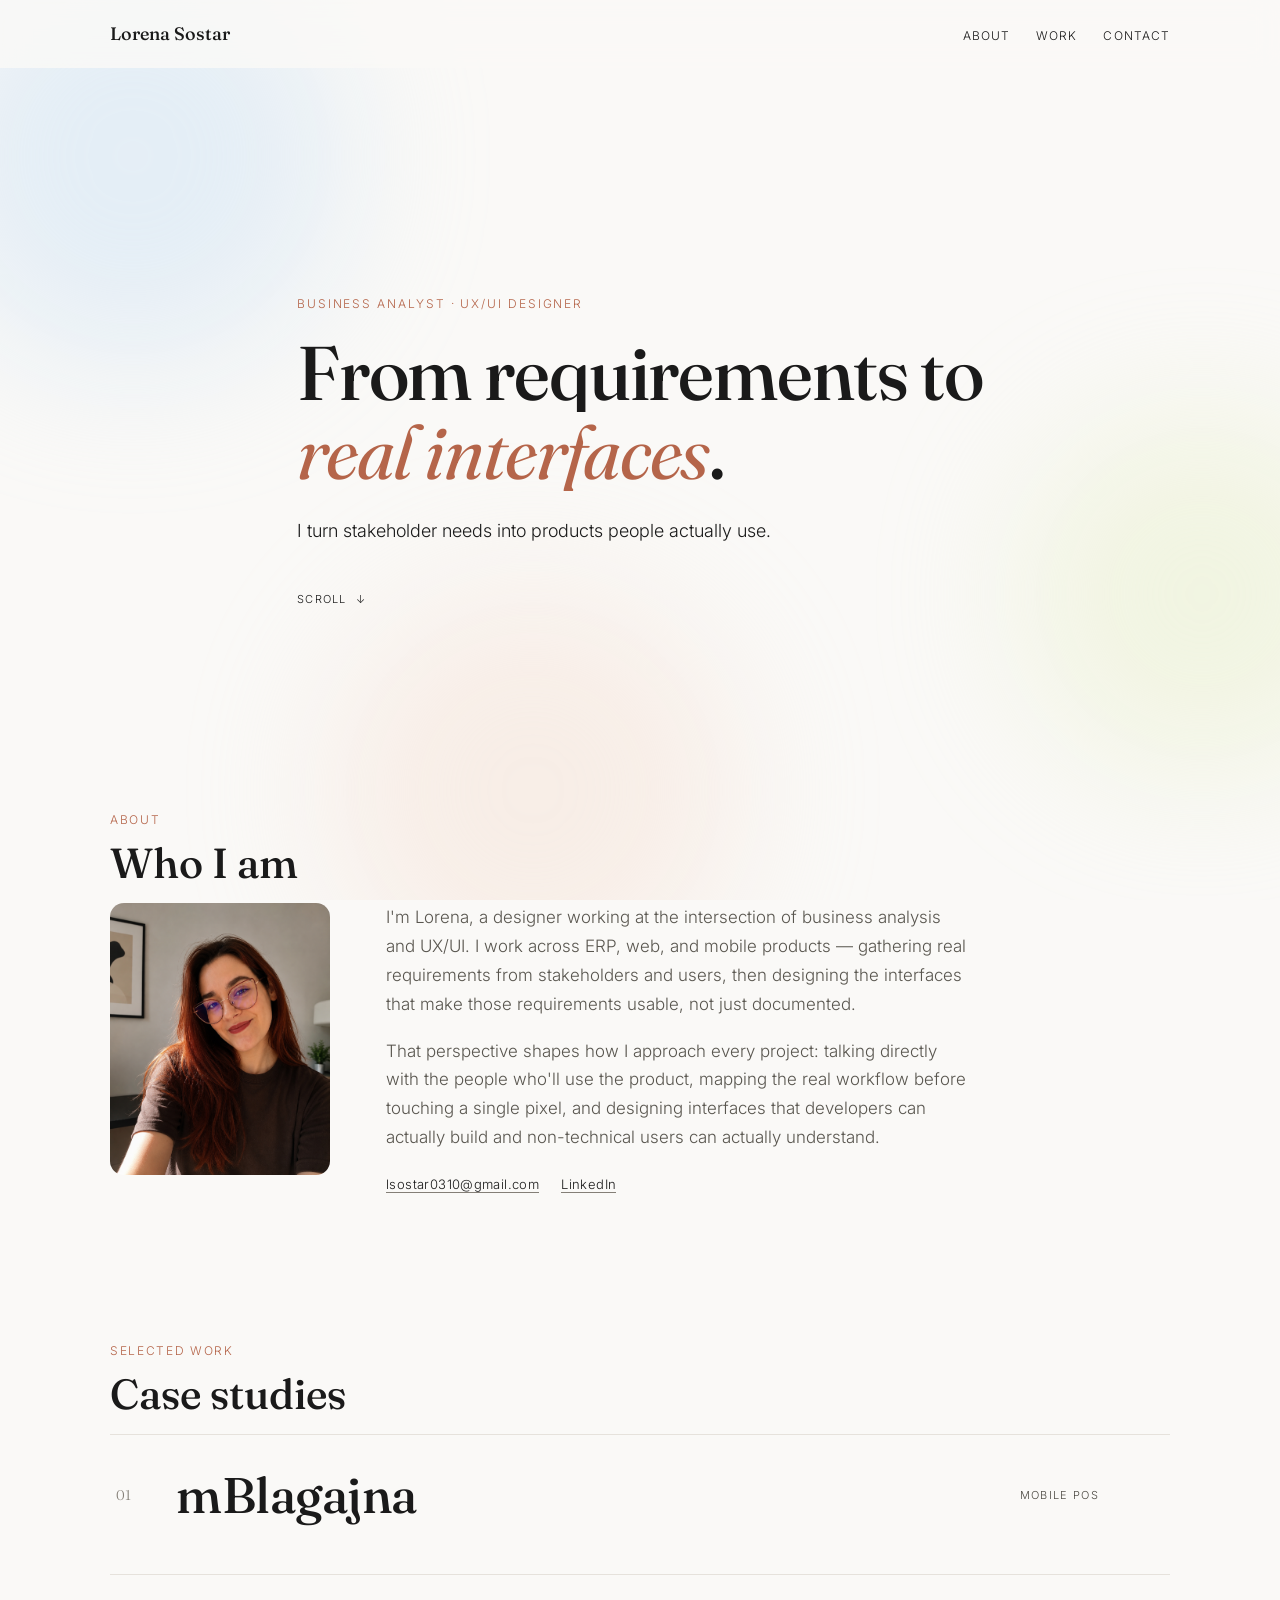
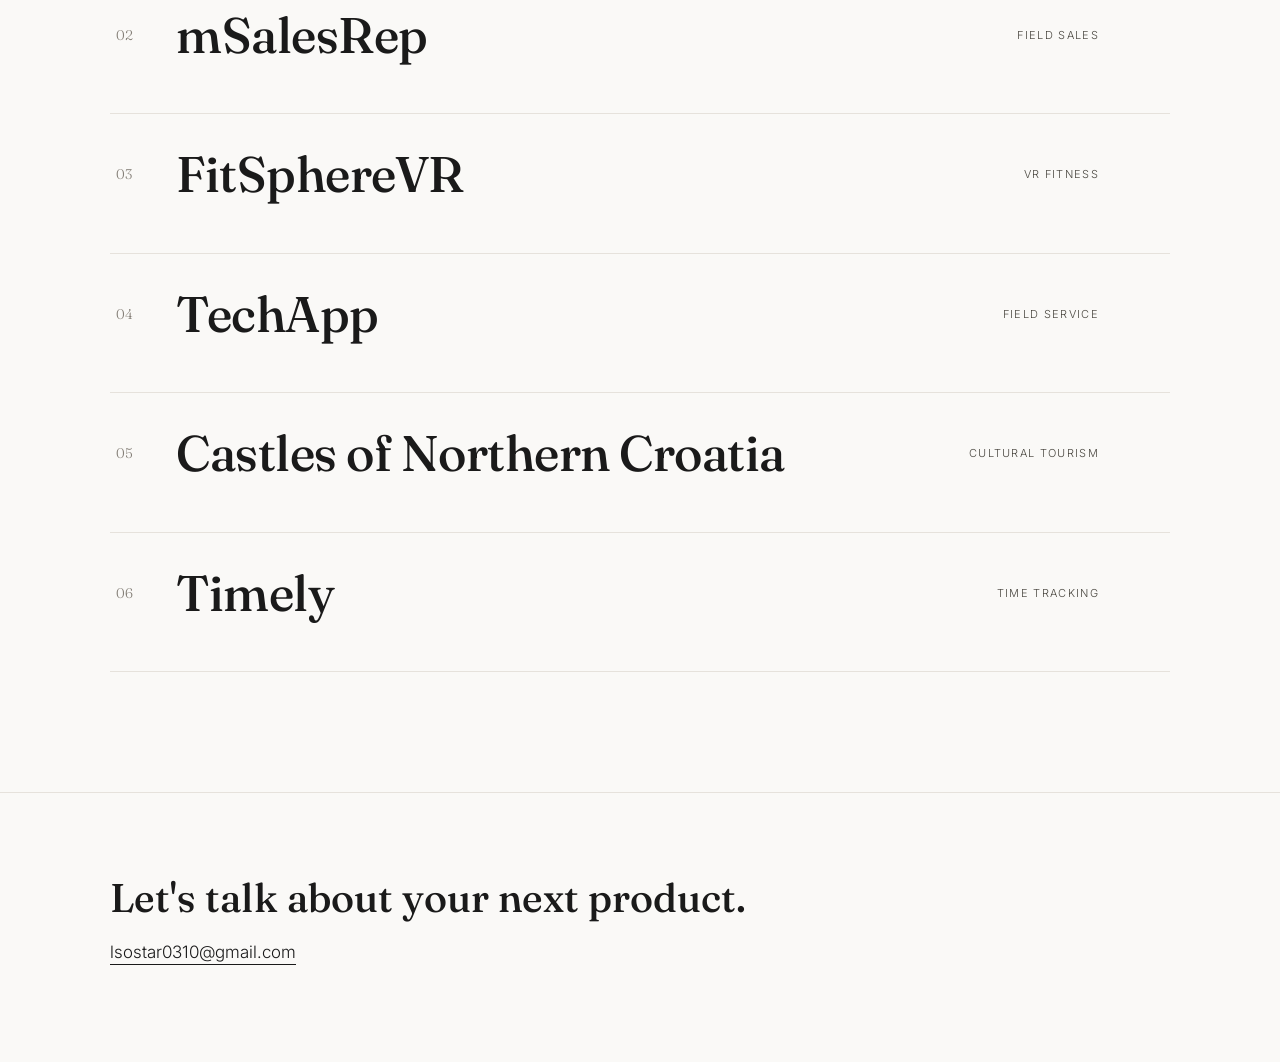
==== commit 9f296280: "Add files via upload" ====
--- a/index.html
+++ b/index.html
@@ -88,6 +88,22 @@
   .foot{padding:80px 0 100px; border-top:1px solid var(--line); transition:border-color .8s;}
   .foot h3{font-family:var(--serif); font-weight:500; font-size:clamp(26px,3.4vw,40px); margin-bottom:20px;}
   .foot a{font-size:17px; border-bottom:1px solid currentColor; padding-bottom:2px;}
+
+  /* about */
+  .about{padding:20px 0 90px;}
+  .about-grid{display:grid; grid-template-columns:220px 1fr; gap:56px; align-items:start;}
+  .about-photo{width:220px; height:272px; border-radius:14px; overflow:hidden; flex-shrink:0;}
+  .about-photo img{width:100%; height:100%; object-fit:cover; display:block;}
+  .about-text p{font-size:17px; line-height:1.7; color:var(--text-muted); max-width:58ch; margin-bottom:18px;}
+  .about-text p:last-of-type{margin-bottom:0;}
+  .about-links{margin-top:24px; display:flex; gap:22px;}
+  .about-links a{font-size:13px; letter-spacing:.03em; border-bottom:1px solid var(--text-faint);}
+  .about-links a:hover{border-color:var(--accent);}
+
+  @media (max-width:640px){
+    .about-grid{grid-template-columns:1fr; gap:26px;}
+    .about-photo{width:150px; height:186px;}
+  }
 </style>
 </head>
 <body>
@@ -102,11 +118,26 @@
   </div></header>
 
   <main>
-    <section class="hero" id="about"><div class="wrap">
+    <section class="hero"><div class="wrap">
       <div class="eyebrow">Business Analyst · UX/UI Designer</div>
       <h1 id="ht"><span class="ln"><span>From requirements to</span></span><span class="ln"><span><em>real interfaces</em>.</span></span></h1>
       <p class="sub muted">I turn stakeholder needs into products people actually use.</p>
       <div class="scrollhint muted">Scroll <i>↓</i></div>
+    </div></section>
+
+    <section class="about" id="about"><div class="wrap">
+      <div class="wh"><div class="t">About</div><h2>Who I am</h2></div>
+      <div class="about-grid">
+        <div class="about-photo"><img src="images/lorena.png" alt="Portrait of Lorena Sostar"></div>
+        <div class="about-text">
+          <p>I'm Lorena, a designer working at the intersection of business analysis and UX/UI. I work across ERP, web, and mobile products — gathering real requirements from stakeholders and users, then designing the interfaces that make those requirements usable, not just documented.</p>
+          <p>That perspective shapes how I approach every project: talking directly with the people who'll use the product, mapping the real workflow before touching a single pixel, and designing interfaces that developers can actually build and non-technical users can actually understand.</p>
+          <div class="about-links">
+            <a href="mailto:lsostar0310@gmail.com" class="hoverable">lsostar0310@gmail.com</a>
+            <a href="https://www.linkedin.com/in/lorenasostar/" class="hoverable" target="_blank" rel="noopener">LinkedIn</a>
+          </div>
+        </div>
+      </div>
     </div></section>
 
     <section class="work" id="work"><div class="wrap">
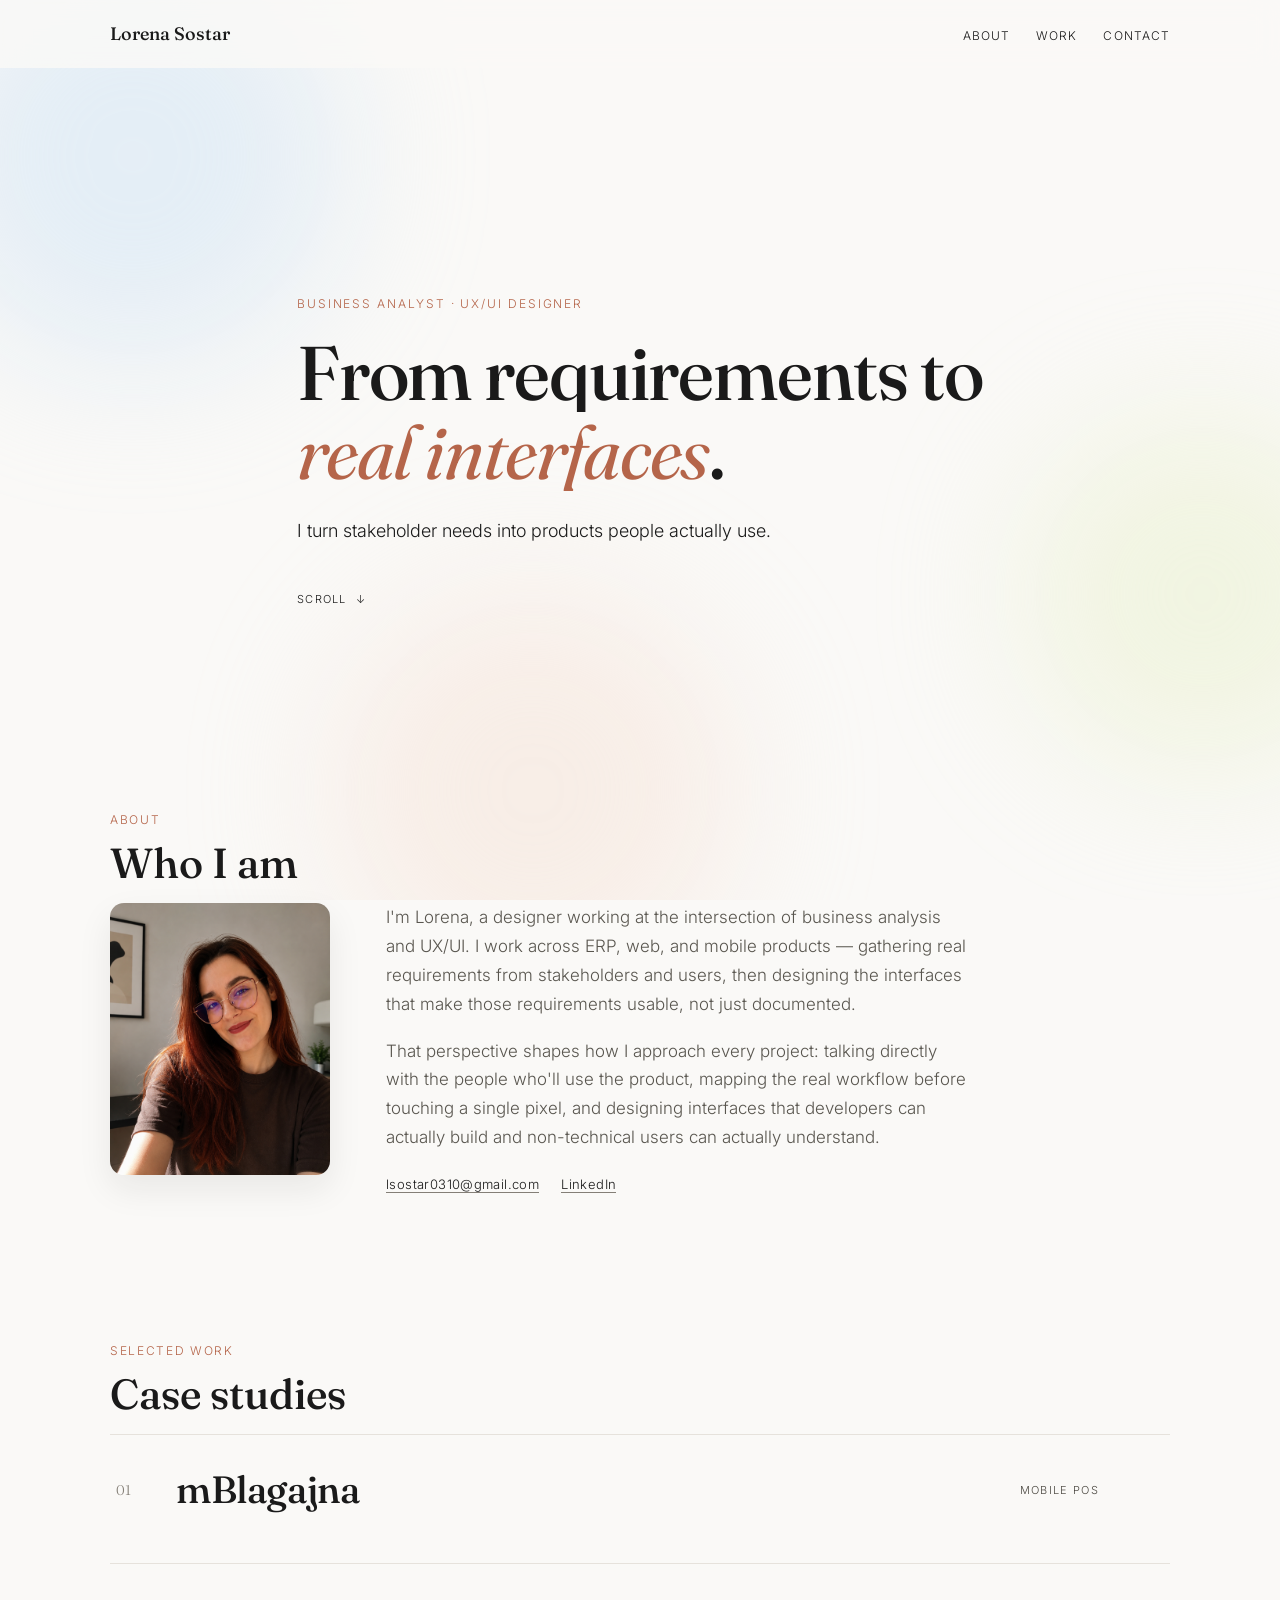
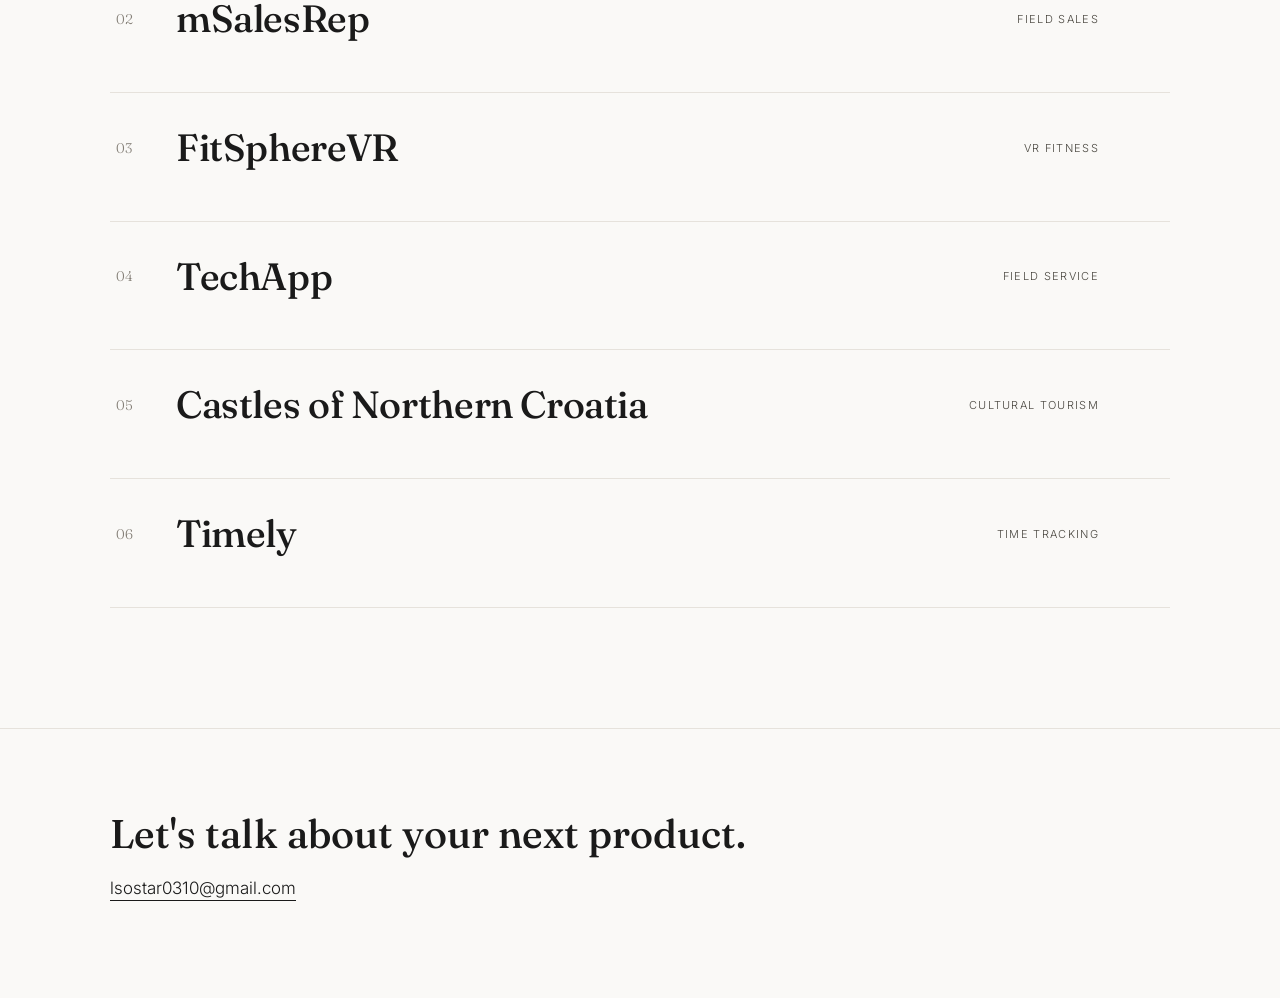
==== commit f034f863: "Add files via upload" ====
--- a/index.html
+++ b/index.html
@@ -2,6 +2,7 @@
 <html lang="en">
 <head>
 <meta charset="UTF-8">
+<meta name="viewport" content="width=device-width, initial-scale=1.0">
 <style>
   @import url('https://fonts.googleapis.com/css2?family=Fraunces:opsz,wght@9..144,300;9..144,400;9..144,500;9..144,600&family=Inter:wght@300;400;500&display=swap');
   :root{
@@ -73,7 +74,7 @@
   .row:hover .nm{color:var(--c);}
   .row .nm{transition:color .4s ease;}
   .row .n{font-family:var(--serif); font-size:14px; color:var(--text-faint); width:34px; flex-shrink:0; transition:color .8s;}
-  .row .nm{font-family:var(--serif); font-weight:500; font-size:clamp(26px,4vw,50px); line-height:1.05; letter-spacing:-.01em;}
+  .row .nm{font-family:var(--serif); font-weight:500; font-size:clamp(22px,3vw,38px); line-height:1.1; letter-spacing:-.01em; min-width:0; white-space:nowrap;}
   .row .ct{margin-left:auto; font-size:11px; letter-spacing:.12em; text-transform:uppercase; color:#4a4740; flex-shrink:0; transition:color .8s, transform .5s cubic-bezier(.16,1,.3,1);}
   .row:hover .ct{transform:translateX(-12px);}
   .row .ar{margin-left:18px; font-size:22px; opacity:0; transform:translateX(-14px); transition:opacity .45s, transform .45s cubic-bezier(.16,1,.3,1); flex-shrink:0;}
@@ -92,17 +93,43 @@
   /* about */
   .about{padding:20px 0 90px;}
   .about-grid{display:grid; grid-template-columns:220px 1fr; gap:56px; align-items:start;}
-  .about-photo{width:220px; height:272px; border-radius:14px; overflow:hidden; flex-shrink:0;}
-  .about-photo img{width:100%; height:100%; object-fit:cover; display:block;}
+  .about-photo{
+    width:220px; height:272px; border-radius:14px; overflow:hidden; flex-shrink:0;
+    transition:transform .5s cubic-bezier(.16,1,.3,1), box-shadow .5s cubic-bezier(.16,1,.3,1);
+    box-shadow:0 14px 34px rgba(26,26,26,.08);
+  }
+  .about-photo:hover{transform:translateY(-6px) rotate(-1deg); box-shadow:0 22px 44px rgba(26,26,26,.16);}
+  .about-photo img{width:100%; height:100%; object-fit:cover; display:block; transition:transform .6s cubic-bezier(.16,1,.3,1);}
+  .about-photo:hover img{transform:scale(1.06);}
   .about-text p{font-size:17px; line-height:1.7; color:var(--text-muted); max-width:58ch; margin-bottom:18px;}
   .about-text p:last-of-type{margin-bottom:0;}
   .about-links{margin-top:24px; display:flex; gap:22px;}
-  .about-links a{font-size:13px; letter-spacing:.03em; border-bottom:1px solid var(--text-faint);}
-  .about-links a:hover{border-color:var(--accent);}
+  .about-links a{font-size:13px; letter-spacing:.03em; border-bottom:1px solid var(--text-faint); transition:border-color .3s ease, color .3s ease, transform .3s ease; display:inline-block;}
+  .about-links a:hover{border-color:var(--accent); transform:translateY(-2px);}
+
+  .reveal{opacity:0; transform:translateY(28px); transition:opacity .85s cubic-bezier(.16,1,.3,1), transform .85s cubic-bezier(.16,1,.3,1);}
+  .reveal.in{opacity:1; transform:translateY(0);}
+  @media (prefers-reduced-motion: reduce){
+    .reveal{opacity:1; transform:none; transition:none;}
+    .about-photo, .about-photo img{transition:none;}
+  }
 
   @media (max-width:640px){
+    .wrap{padding:0 20px;}
+    header .wrap{padding:0 20px;}
+    nav ul{gap:14px;}
+    nav a{font-size:10.5px;letter-spacing:.06em;}
+    .hero{padding-top:96px; min-height:100vh; min-height:100svh; padding-bottom:40px;}
+    .hero .sub{font-size:16px;}
+
     .about-grid{grid-template-columns:1fr; gap:26px;}
     .about-photo{width:150px; height:186px;}
+
+    .row{gap:12px; padding:24px 0 40px; flex-wrap:wrap;}
+    .row .ct{display:none;}
+    .row .ar{display:none;}
+    .row .nm{font-size:clamp(17px,5.2vw,22px); flex:1 1 auto; white-space:nowrap;}
+    .row .ds{display:none;}
   }
 </style>
 </head>
@@ -126,13 +153,13 @@
     </div></section>
 
     <section class="about" id="about"><div class="wrap">
-      <div class="wh"><div class="t">About</div><h2>Who I am</h2></div>
+      <div class="wh reveal"><div class="t">About</div><h2>Who I am</h2></div>
       <div class="about-grid">
-        <div class="about-photo"><img src="images/lorena.png" alt="Portrait of Lorena Sostar"></div>
+        <div class="about-photo reveal" style="transition-delay:.1s;"><img src="images/lorena.png" alt="Portrait of Lorena Sostar"></div>
         <div class="about-text">
-          <p>I'm Lorena, a designer working at the intersection of business analysis and UX/UI. I work across ERP, web, and mobile products — gathering real requirements from stakeholders and users, then designing the interfaces that make those requirements usable, not just documented.</p>
-          <p>That perspective shapes how I approach every project: talking directly with the people who'll use the product, mapping the real workflow before touching a single pixel, and designing interfaces that developers can actually build and non-technical users can actually understand.</p>
-          <div class="about-links">
+          <p class="reveal" style="transition-delay:.2s;">I'm Lorena, a designer working at the intersection of business analysis and UX/UI. I work across ERP, web, and mobile products — gathering real requirements from stakeholders and users, then designing the interfaces that make those requirements usable, not just documented.</p>
+          <p class="reveal" style="transition-delay:.32s;">That perspective shapes how I approach every project: talking directly with the people who'll use the product, mapping the real workflow before touching a single pixel, and designing interfaces that developers can actually build and non-technical users can actually understand.</p>
+          <div class="about-links reveal" style="transition-delay:.44s;">
             <a href="mailto:lsostar0310@gmail.com" class="hoverable">lsostar0310@gmail.com</a>
             <a href="https://www.linkedin.com/in/lorenasostar/" class="hoverable" target="_blank" rel="noopener">LinkedIn</a>
           </div>
@@ -186,6 +213,21 @@
 
 const hdr=document.querySelector('header');
 addEventListener('scroll',()=>hdr.classList.toggle('on', scrollY>18));
+
+const revealEls = document.querySelectorAll('.reveal');
+if ('IntersectionObserver' in window) {
+  const io = new IntersectionObserver((entries) => {
+    entries.forEach(entry => {
+      if (entry.isIntersecting) {
+        entry.target.classList.add('in');
+        io.unobserve(entry.target);
+      }
+    });
+  }, {threshold: 0.15, rootMargin: '0px 0px -40px 0px'});
+  revealEls.forEach(el => io.observe(el));
+} else {
+  revealEls.forEach(el => el.classList.add('in'));
+}
 </script>
 </body>
 </html>
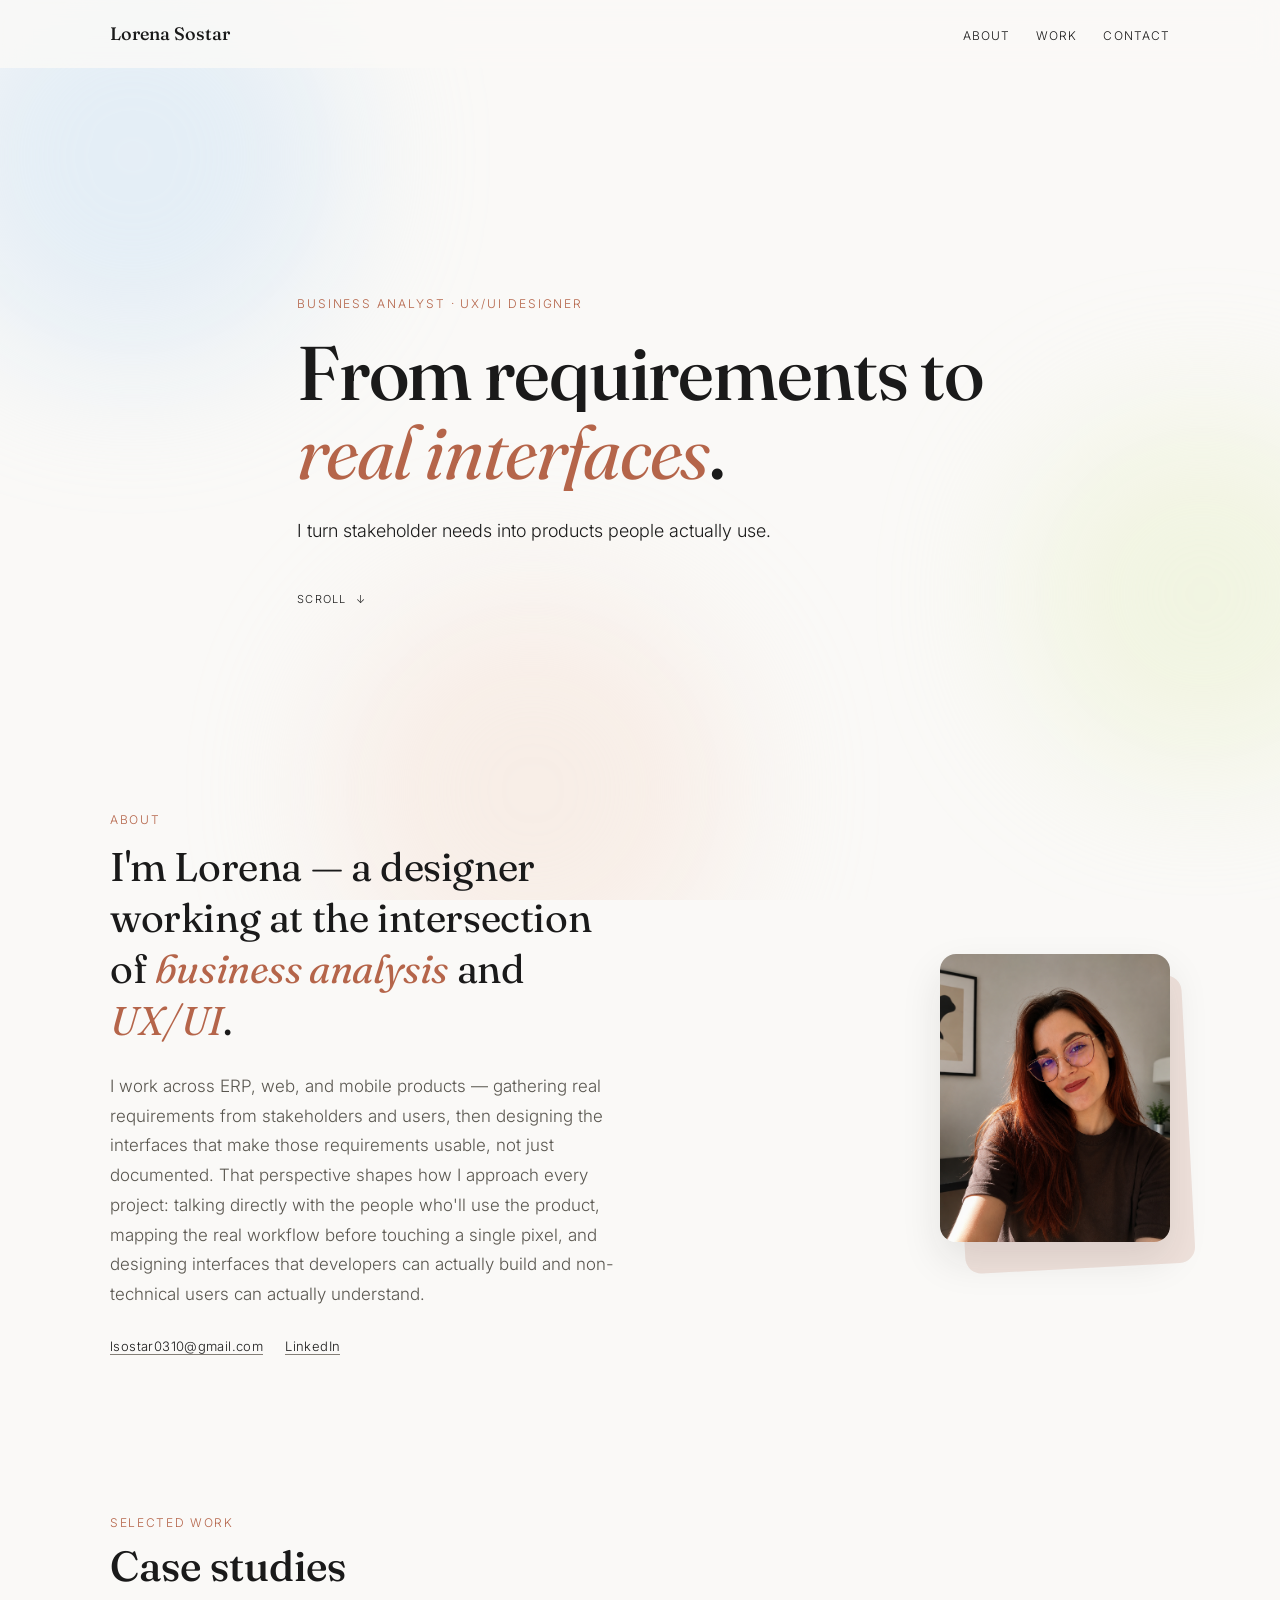
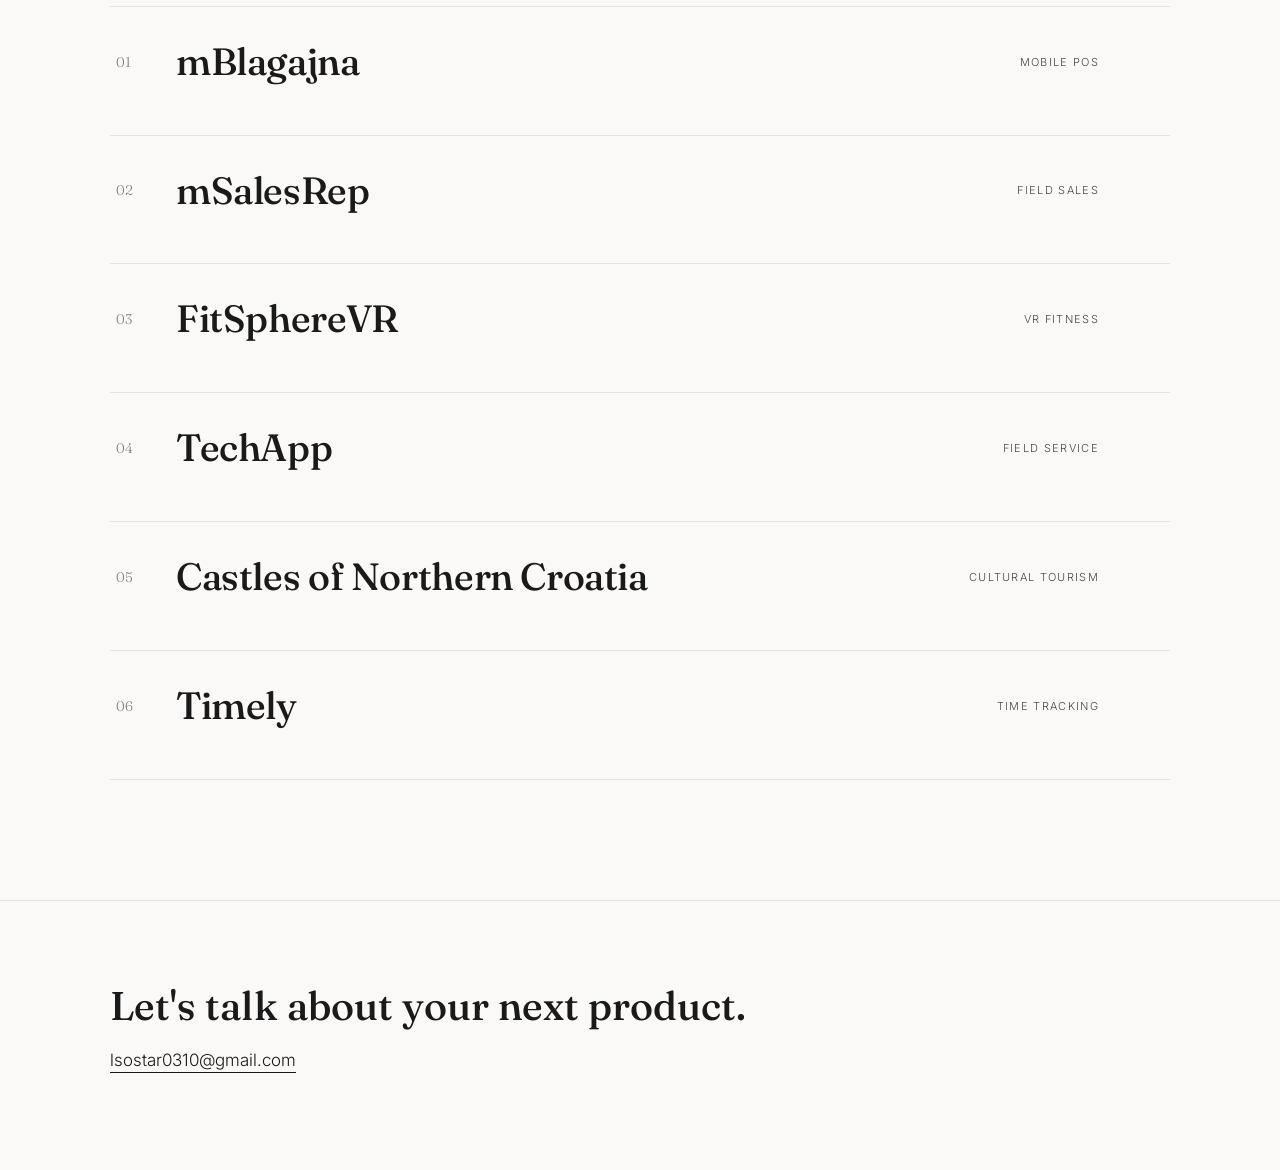
==== commit 9ed67afb: "Add files via upload" ====
--- a/index.html
+++ b/index.html
@@ -91,27 +91,52 @@
   .foot a{font-size:17px; border-bottom:1px solid currentColor; padding-bottom:2px;}
 
   /* about */
-  .about{padding:20px 0 90px;}
-  .about-grid{display:grid; grid-template-columns:220px 1fr; gap:56px; align-items:start;}
-  .about-photo{
-    width:220px; height:272px; border-radius:14px; overflow:hidden; flex-shrink:0;
-    transition:transform .5s cubic-bezier(.16,1,.3,1), box-shadow .5s cubic-bezier(.16,1,.3,1);
-    box-shadow:0 14px 34px rgba(26,26,26,.08);
-  }
-  .about-photo:hover{transform:translateY(-6px) rotate(-1deg); box-shadow:0 22px 44px rgba(26,26,26,.16);}
-  .about-photo img{width:100%; height:100%; object-fit:cover; display:block; transition:transform .6s cubic-bezier(.16,1,.3,1);}
-  .about-photo:hover img{transform:scale(1.06);}
-  .about-text p{font-size:17px; line-height:1.7; color:var(--text-muted); max-width:58ch; margin-bottom:18px;}
-  .about-text p:last-of-type{margin-bottom:0;}
-  .about-links{margin-top:24px; display:flex; gap:22px;}
+  .about{padding:20px 0 100px;}
+  .about-layout{display:grid; grid-template-columns:1fr 240px; gap:70px; align-items:center;}
+  .about-statement{
+    font-family:var(--serif); font-weight:400; font-size:clamp(28px,3.6vw,40px);
+    line-height:1.28; letter-spacing:-.01em; max-width:19ch; margin-bottom:26px; color:var(--text);
+  }
+  .about-statement em{font-style:italic; color:var(--accent); font-weight:400;}
+  .about-copy p{font-size:17px; line-height:1.75; color:var(--text-muted); max-width:52ch; margin:0;}
+  .about-links{margin-top:28px; display:flex; gap:22px;}
   .about-links a{font-size:13px; letter-spacing:.03em; border-bottom:1px solid var(--text-faint); transition:border-color .3s ease, color .3s ease, transform .3s ease; display:inline-block;}
   .about-links a:hover{border-color:var(--accent); transform:translateY(-2px);}
+
+  .about-photo-wrap{position:relative; justify-self:end; width:230px;}
+  .about-photo-frame{
+    position:absolute; inset:18px -18px -18px 18px;
+    background:var(--accent); opacity:.16; border-radius:16px;
+    transform:rotate(-3deg) translateY(var(--parallax, 0px));
+    transition:transform .5s cubic-bezier(.16,1,.3,1), opacity .5s ease;
+  }
+  .about-photo{
+    position:relative; width:100%; height:288px; border-radius:16px; overflow:hidden;
+    box-shadow:0 18px 40px rgba(26,26,26,.10);
+    transition:transform .5s cubic-bezier(.16,1,.3,1), box-shadow .5s cubic-bezier(.16,1,.3,1);
+  }
+  .about-photo img{
+    width:100%; height:100%; object-fit:cover; display:block;
+    transform:scale(1.1);
+    transition:transform 1.2s cubic-bezier(.16,1,.3,1);
+  }
+  .about-photo-wrap.in .about-photo img{transform:scale(1);}
+  .about-photo-wrap:hover .about-photo{transform:translateY(-6px) rotate(-1.5deg); box-shadow:0 26px 50px rgba(26,26,26,.16);}
+  .about-photo-wrap:hover .about-photo img{transform:scale(1.06);}
+  .about-photo-wrap:hover .about-photo-frame{transform:rotate(-5deg); opacity:.22;}
 
   .reveal{opacity:0; transform:translateY(28px); transition:opacity .85s cubic-bezier(.16,1,.3,1), transform .85s cubic-bezier(.16,1,.3,1);}
   .reveal.in{opacity:1; transform:translateY(0);}
   @media (prefers-reduced-motion: reduce){
     .reveal{opacity:1; transform:none; transition:none;}
-    .about-photo, .about-photo img{transition:none;}
+    .about-photo, .about-photo img, .about-photo-frame{transition:none;}
+    .about-photo img{transform:scale(1);}
+  }
+
+  @media (max-width:780px){
+    .about-layout{grid-template-columns:1fr; gap:40px;}
+    .about-photo-wrap{justify-self:start; order:-1;}
+    .about-statement{max-width:none;}
   }
 
   @media (max-width:640px){
@@ -122,8 +147,10 @@
     .hero{padding-top:96px; min-height:100vh; min-height:100svh; padding-bottom:40px;}
     .hero .sub{font-size:16px;}
 
-    .about-grid{grid-template-columns:1fr; gap:26px;}
-    .about-photo{width:150px; height:186px;}
+    .about-statement{font-size:clamp(24px,7vw,30px);}
+    .about-photo-wrap{width:150px;}
+    .about-photo{height:188px;}
+    .about-photo-frame{inset:10px -10px -10px 10px;}
 
     .row{gap:12px; padding:24px 0 40px; flex-wrap:wrap;}
     .row .ct{display:none;}
@@ -153,15 +180,20 @@
     </div></section>
 
     <section class="about" id="about"><div class="wrap">
-      <div class="wh reveal"><div class="t">About</div><h2>Who I am</h2></div>
-      <div class="about-grid">
-        <div class="about-photo reveal" style="transition-delay:.1s;"><img src="images/lorena.png" alt="Portrait of Lorena Sostar"></div>
-        <div class="about-text">
-          <p class="reveal" style="transition-delay:.2s;">I'm Lorena, a designer working at the intersection of business analysis and UX/UI. I work across ERP, web, and mobile products — gathering real requirements from stakeholders and users, then designing the interfaces that make those requirements usable, not just documented.</p>
-          <p class="reveal" style="transition-delay:.32s;">That perspective shapes how I approach every project: talking directly with the people who'll use the product, mapping the real workflow before touching a single pixel, and designing interfaces that developers can actually build and non-technical users can actually understand.</p>
-          <div class="about-links reveal" style="transition-delay:.44s;">
+      <div class="wh reveal"><div class="t">About</div></div>
+      <div class="about-layout">
+        <div class="about-copy">
+          <h3 class="about-statement reveal" style="transition-delay:.08s;">I'm Lorena — a designer working at the intersection of <em>business analysis</em> and <em>UX/UI</em>.</h3>
+          <p class="reveal" style="transition-delay:.2s;">I work across ERP, web, and mobile products — gathering real requirements from stakeholders and users, then designing the interfaces that make those requirements usable, not just documented. That perspective shapes how I approach every project: talking directly with the people who'll use the product, mapping the real workflow before touching a single pixel, and designing interfaces that developers can actually build and non-technical users can actually understand.</p>
+          <div class="about-links reveal" style="transition-delay:.32s;">
             <a href="mailto:lsostar0310@gmail.com" class="hoverable">lsostar0310@gmail.com</a>
             <a href="https://www.linkedin.com/in/lorenasostar/" class="hoverable" target="_blank" rel="noopener">LinkedIn</a>
+          </div>
+        </div>
+        <div class="about-photo-wrap reveal" style="transition-delay:.14s;">
+          <div class="about-photo-frame"></div>
+          <div class="about-photo">
+            <img src="images/lorena.png" alt="Portrait of Lorena Sostar">
           </div>
         </div>
       </div>
@@ -228,6 +260,26 @@
 } else {
   revealEls.forEach(el => el.classList.add('in'));
 }
+
+const prefersReducedMotion = matchMedia('(prefers-reduced-motion: reduce)').matches;
+const photoWrap = document.querySelector('.about-photo-wrap');
+if (photoWrap && !prefersReducedMotion) {
+  let ticking = false;
+  const updateParallax = () => {
+    const rect = photoWrap.getBoundingClientRect();
+    const vh = innerHeight;
+    if (rect.bottom > 0 && rect.top < vh) {
+      const progress = (rect.top + rect.height / 2 - vh / 2) / vh;
+      const offset = progress * -34;
+      photoWrap.style.setProperty('--parallax', offset.toFixed(1) + 'px');
+    }
+    ticking = false;
+  };
+  addEventListener('scroll', () => {
+    if (!ticking) { requestAnimationFrame(updateParallax); ticking = true; }
+  });
+  updateParallax();
+}
 </script>
 </body>
 </html>
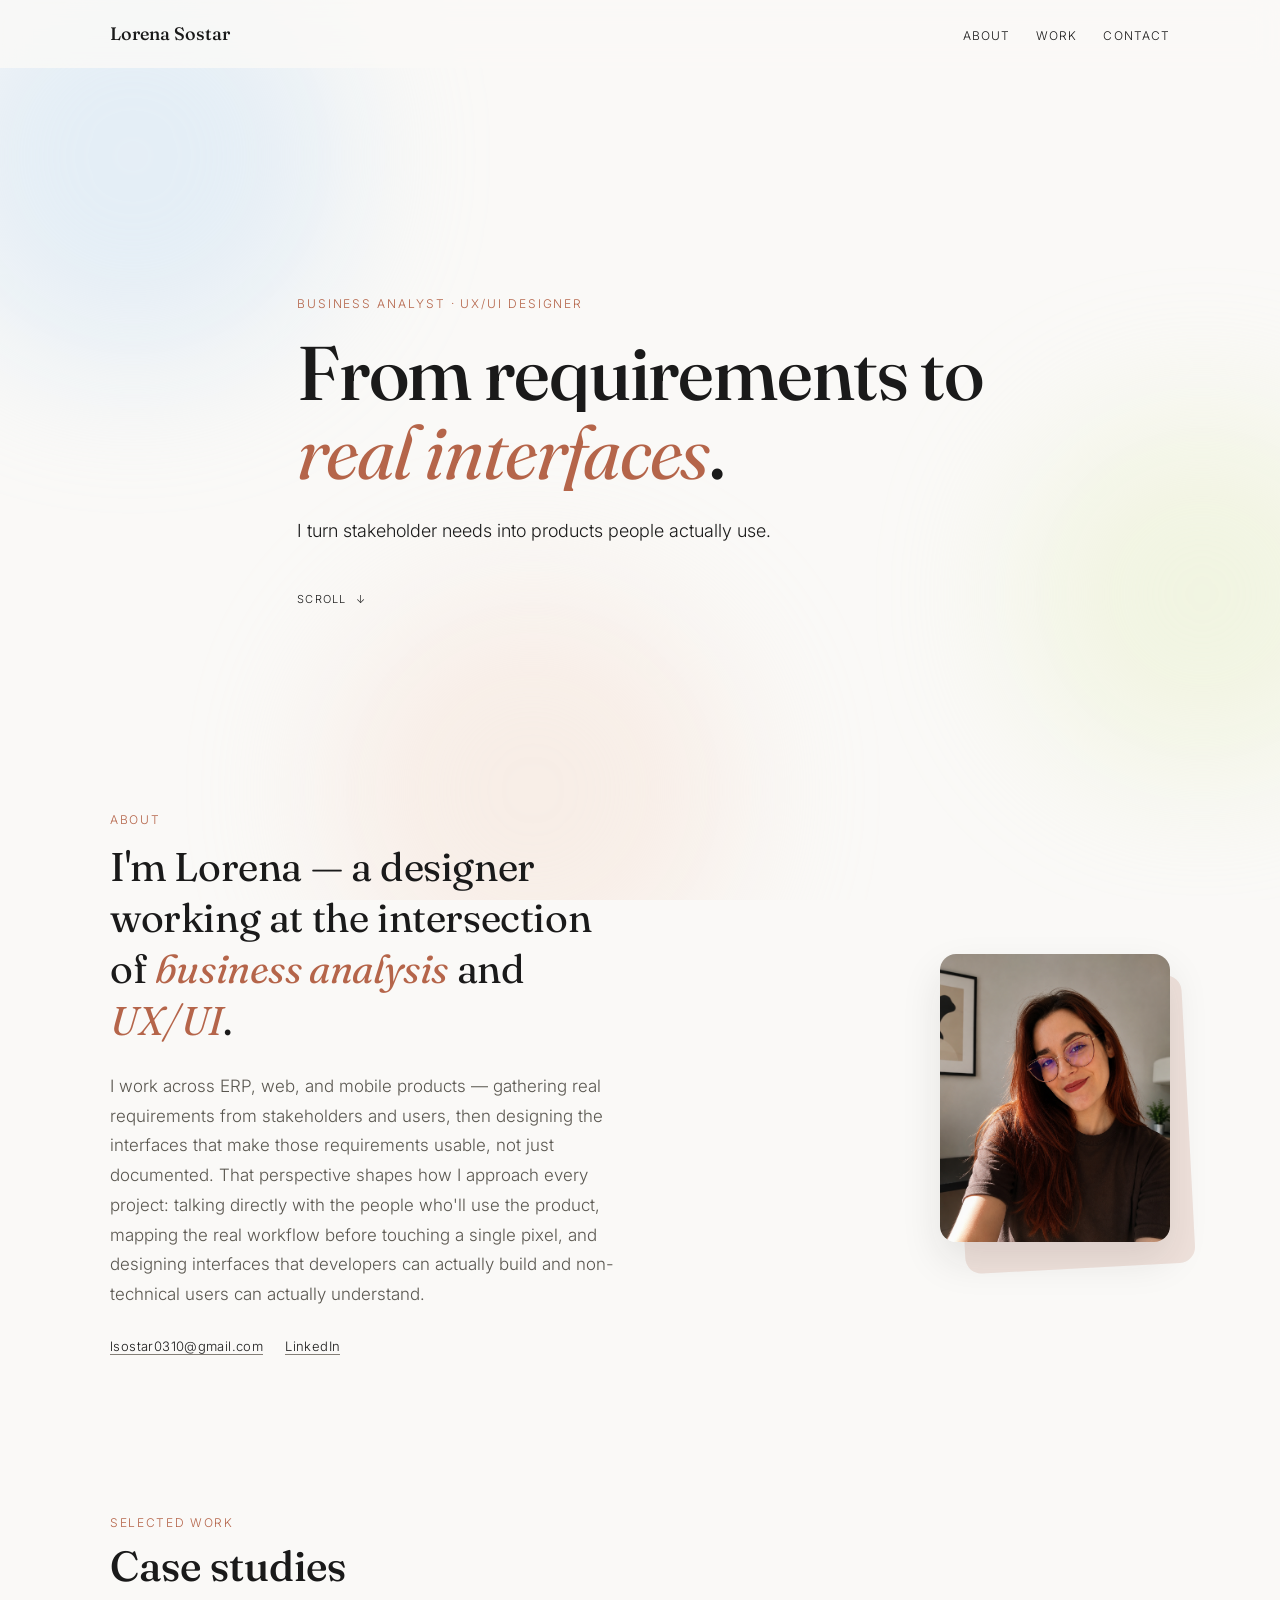
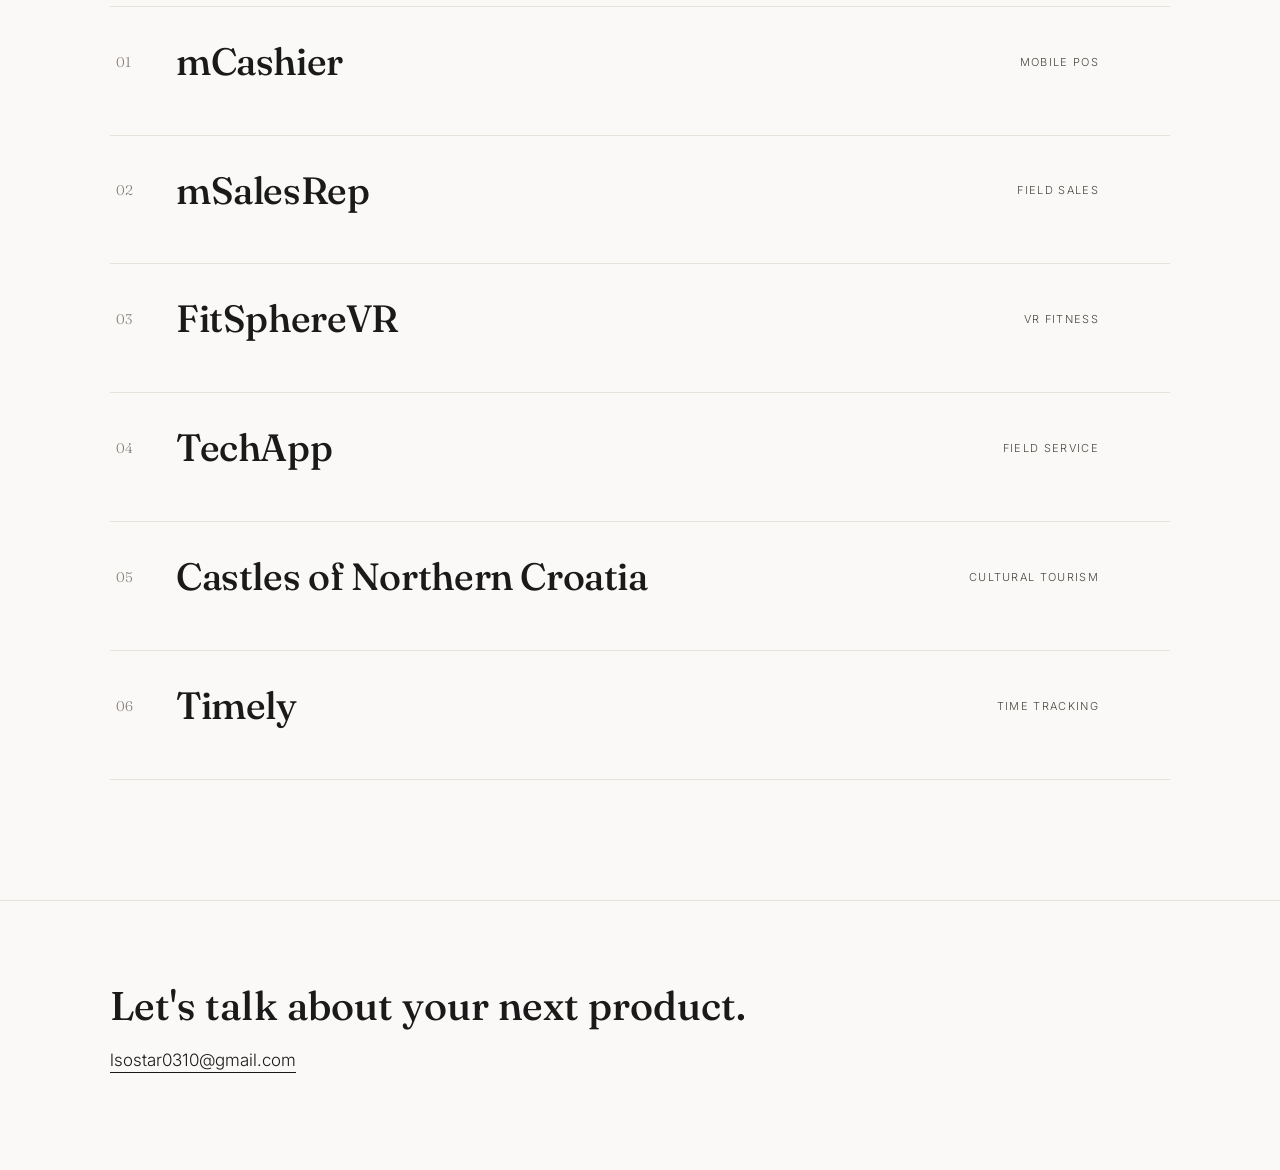
==== commit 9739e2a0: "Add files via upload" ====
--- a/index.html
+++ b/index.html
@@ -203,7 +203,7 @@
       <div class="wh"><div class="t">Selected Work</div><h2>Case studies</h2></div>
 
       <a href="mblagajna.html" class="row line hoverable" data-tint="#1c4f7c" style="--c:#2e7bbf;">
-        <span class="n">01</span><span class="nm">mBlagajna</span>
+        <span class="n">01</span><span class="nm">mCashier</span>
         <span class="ct">Mobile POS</span><span class="ar">→</span>
         <span class="ds">A mobile point-of-sale for port officers collecting marine fees berth-side.</span>
       </a>
